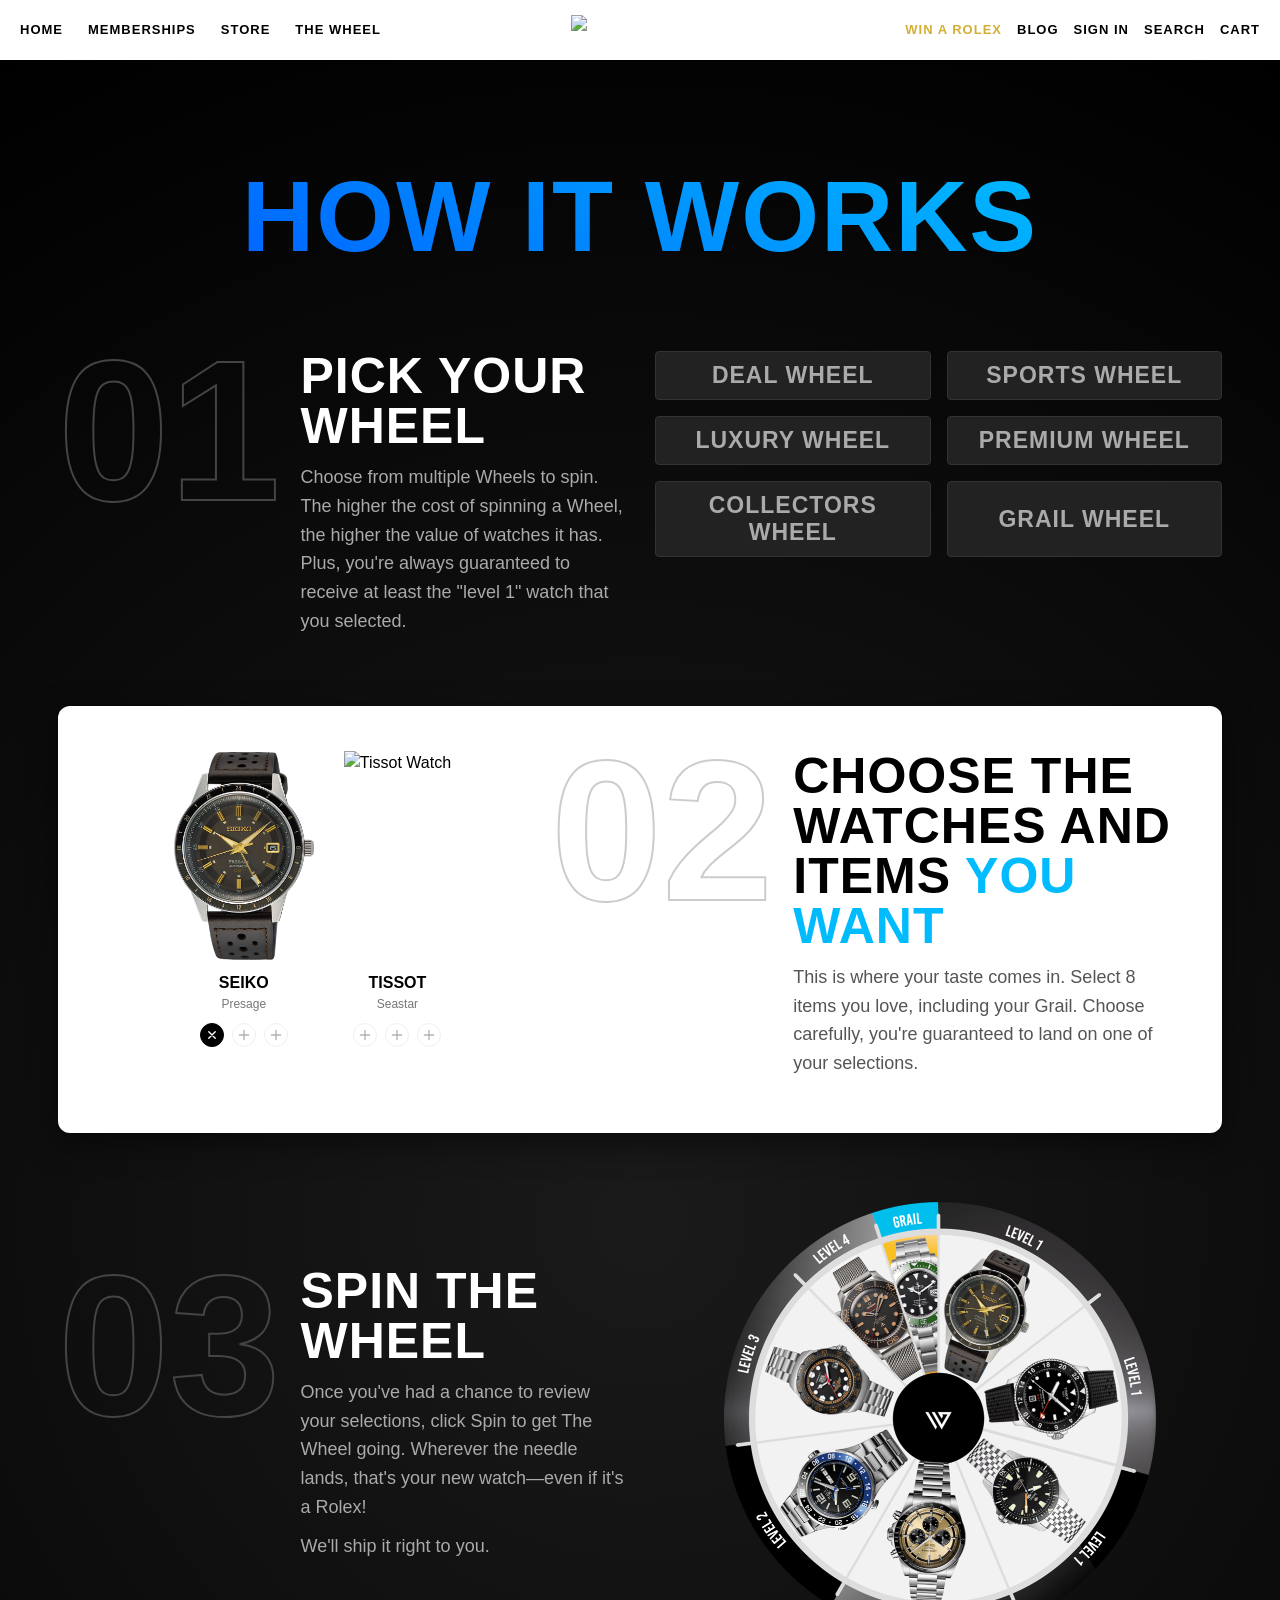
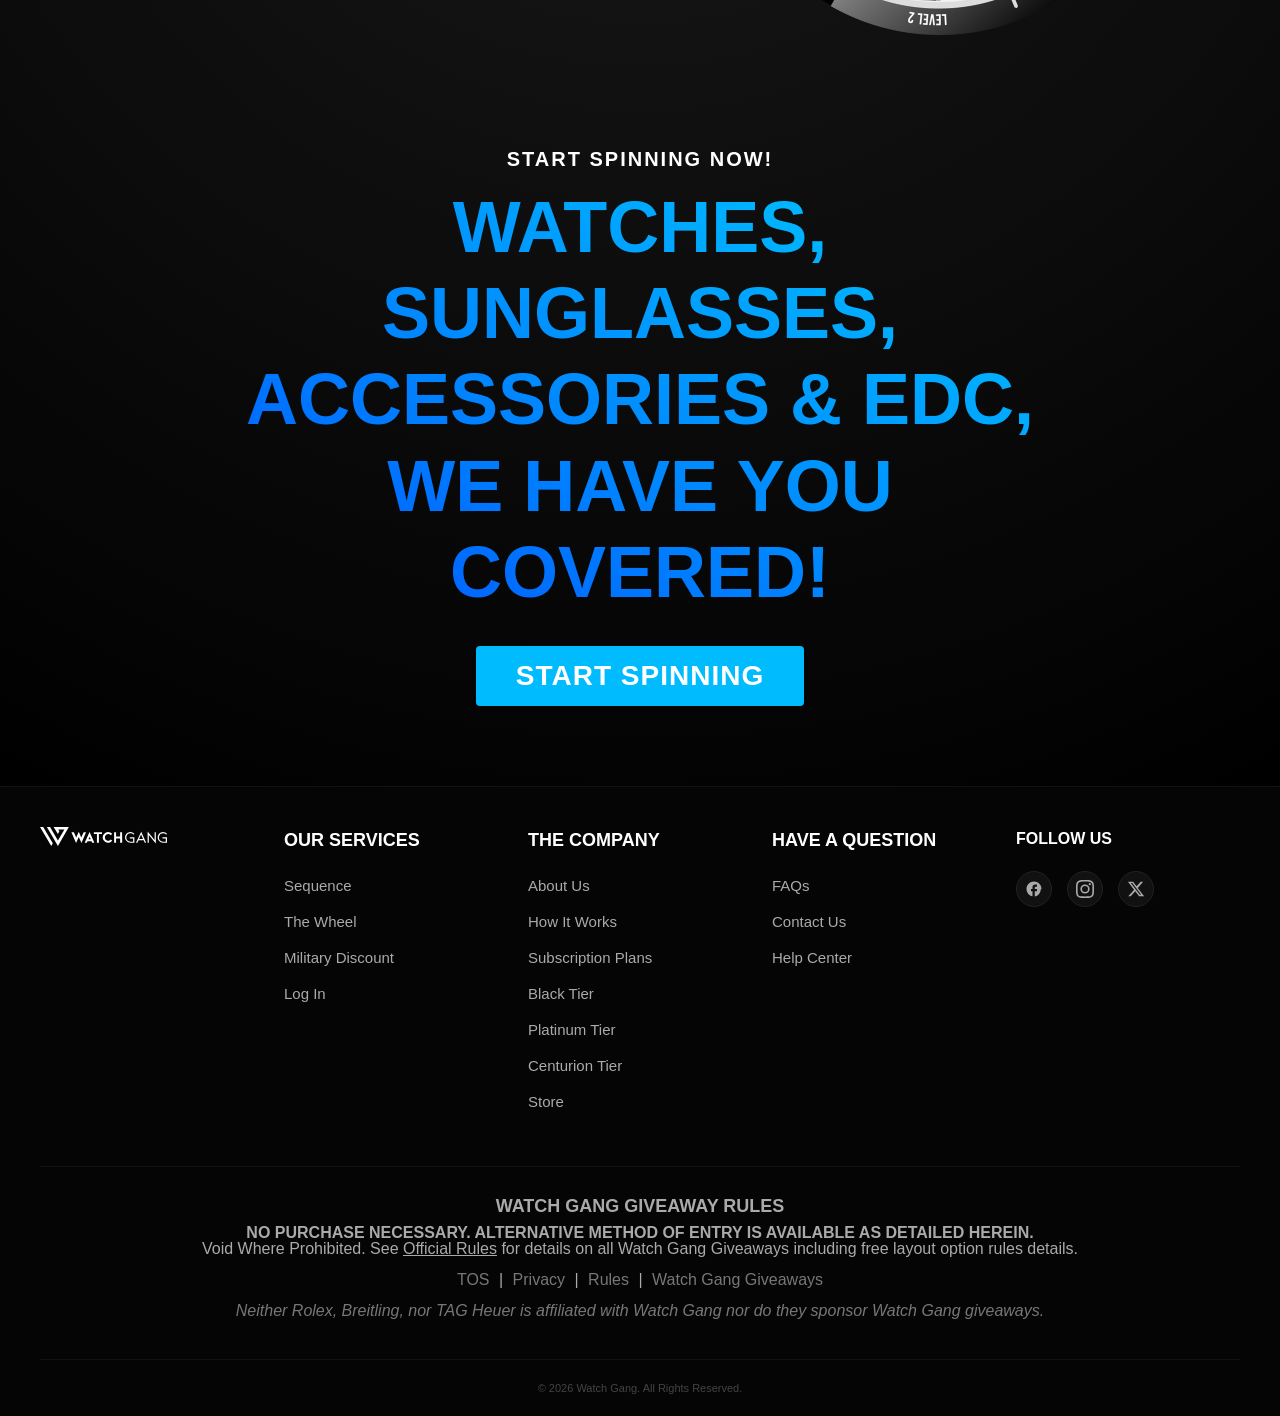
==== how-it-works.html @ 63c6da48 "how it works page" ====
<!DOCTYPE html>
<html lang="en">
<head>
    <meta charset="UTF-8">
    <meta name="viewport" content="width=device-width, initial-scale=1.0">
    <title>The Wheel - Watch Gang</title>
    <meta
      content="The Wheel is a fun and innovative way to buy anything. You are guaranteed a product worth at least the price of the spin, and sometimes much more!"
      name="description"
    />
    <meta content="The Wheel" property="og:title" />
    <meta
      content="The Wheel is a fun and innovative way to buy anything. You are guaranteed a product worth at least the price of the spin, and sometimes much more!"
      property="og:description"
    />
    <meta
      content="https://thewheel.com/the-wheel-open-graph.jpg"
      property="og:image"
    />
    <meta content="The Wheel" property="twitter:title" />
    <meta
      content="The Wheel is a fun and innovative way to buy anything. You are guaranteed a product worth at least the price of the spin, and sometimes much more!"
      property="twitter:description"
    />
    <meta
      content="https://thewheel.com/the-wheel-open-graph.jpg"
      property="twitter:image"
    />
    <meta property="og:type" content="website" />
    <meta content="summary_large_image" name="twitter:card" />
    <meta content="width=device-width, initial-scale=1" name="viewport" />
    <!-- Swiper CSS Bundle -->
      <link href="https://fonts.googleapis.com" rel="preconnect" />
    <link
      href="https://fonts.gstatic.com"
      rel="preconnect"
      crossorigin="anonymous"
    />
    <script
      src="https://ajax.googleapis.com/ajax/libs/webfont/1.6.26/webfont.js"
      type="text/javascript"
    ></script>
    <script type="text/javascript">
      WebFont.load({
        google: {
          families: [
            "Oswald:200,300,400,500,600,700",
            "Lato:100,100italic,300,300italic,400,400italic,700,700italic,900,900italic",
            "Barlow+Condensed:ital,wght@0,100;0,200;0,300;0,400;0,500;0,600;0,700;0,800;0,900;1,100;1,200;1,300;1,400;1,500;1,600;1,700;1,800;1,900",
            "Saira+Extra+Condensed: 100,200,300,400,500,600,700,800,900",
          ],
        },
      });
    </script>
    <script
      src="https://use.typekit.net/rjl3nac.js"
      type="text/javascript"
    ></script>
    <script type="text/javascript">
      try {
        Typekit.load();
      } catch (e) {}
    </script>
    <!-- [if lt IE 9]><script src="https://cdnjs.cloudflare.com/ajax/libs/html5shiv/3.7.3/html5shiv.min.js" type="text/javascript"></script><![endif] -->
    <script type="text/javascript">
      !(function (o, c) {
        var n = c.documentElement,
          t = " w-mod-";
        ((n.className += t + "js"),
          ("ontouchstart" in o ||
            (o.DocumentTouch && c instanceof DocumentTouch)) &&
            (n.className += t + "touch"));
      })(window, document);
    </script>
    <link href="images/favicon.gif" rel="shortcut icon" type="image/x-icon" />
    <link href="images/webclip.gif" rel="apple-touch-icon" />
    <!-- required by things like sms popup. jQuery should be loaded first, so it is moved here instead of the footer. -->
    <script
      src="https://d3e54v103j8qbb.cloudfront.net/js/jquery-3.5.1.min.dc5e7f18c8.js?site=61bcc00719a22d76ad80b977"
      type="text/javascript"
      integrity="sha256-9/aliU8dGd2tb6OSsuzixeV4y/faTqgFtohetphbbj0="
      crossorigin="anonymous"
    ></script>
    <link rel="stylesheet" href="https://cdn.jsdelivr.net/npm/swiper@11/swiper-bundle.min.css" />
    <link rel="stylesheet" href="css/styles.css">
</head>
<body>
    <!-- HEADER / NAVIGATION -->
    <header class="site-header">
        <div class="header-container">
            <!-- Mobile Menu Toggle Button -->
            <button class="menu-toggle-btn" aria-label="Toggle Menu">
                <span class="bar"></span>
                <span class="bar"></span>
                <span class="bar"></span>
            </button>


            <!-- Desktop Nav Links -->
            <nav class="desktop-nav">
                <a target="_blank" href="https://www.watchgang.com">HOME</a>
                <a target="_blank" href="https://shop.watchgang.com/pages/membership-options">MEMBERSHIPS</a>
                <a target="_blank" href="https://shop.watchgang.com">STORE</a>
                <a target="_blank" href="https://www.watchgang.com/members/wheel">THE WHEEL</a>
            </nav>

            <!-- Brand Logo -->
            <div class="site-logo">
                <span class="logo-img"><img src="images/logo-new.png" alt="Watch Gang Logo"></span>
            </div>
            
            <!-- Right Side Utility Icons -->
            <div class="header-utilities">
                <a target="_blank" href="https://shop.watchgang.com/pages/giveaways" class="util-link accent-gold desktop-only">WIN A ROLEX</a>
                <a target="_blank" href="https://shop.watchgang.com/blogs/news" class="util-link desktop-only">BLOG</a>
                <a target="_blank" href="https://www.watchgang.com/members/login/" class="util-link">SIGN IN</a>
                <a target="_blank" href="https://shop.watchgang.com/search" class="util-link desktop-only">SEARCH</a>
                <a target="_blank" href="https://shop.watchgang.com/cart" class="util-link cart-icon desktop-only">CART</a>
            </div>
        </div>
    </header>

    <!-- MOBILE DRAWER MENU OVERLAY -->
    <div class="mobile-drawer-overlay"></div>
    <aside class="mobile-drawer">
        <div class="drawer-header">
                <span class="drawer-logo"><img src="images/logo-white.svg" alt="Watch Gang Logo"></span>
            <button class="drawer-close-btn" aria-label="Close Menu">&times;</button>
        </div>
        <nav class="drawer-nav">
            <a target="_blank" href="https://www.watchgang.com">HOME</a>
            <a target="_blank" href="https://shop.watchgang.com/pages/membership-options">MEMBERSHIPS</a>
            <a target="_blank" href="https://shop.watchgang.com/collections">STORE</a>
            <a target="_blank" href="https://watchgang.com/members/wheel">THE WHEEL</a>
            <hr>
            <a target="_blank" href="https://shop.watchgang.com/pages/giveaways">WIN A ROLEX</a>
            <a target="_blank" href="https://shop.watchgang.com/blogs/news">BLOG</a>
            <a target="_blank" href="https://shop.watchgang.com/search">Search</a>
            <a target="_blank" href="https://www.watchgang.com/members/login/">Sign In</a>
            <a target="_blank" href="https://shop.watchgang.com/cart">Cart</a>
        </nav>
    </aside>
    <div id="main-content">
        <!-- HOW IT WORKS SECTION -->
        <section class="how-it-works">
            <div class="container-fluid">
                <!-- Main Title -->
                <h2 class="main-title">HOW IT WORKS</h2>

                <!-- STEP 01 -->
                <div class="step-row step-01">
                    <div class="step-content">
                        <span class="step-number">01</span>
                        <div class="step-text">
                            <h3>PICK YOUR WHEEL</h3>
                            <p>Choose from multiple Wheels to spin. The higher the cost of spinning a Wheel, the higher the value of watches it has. Plus, you're always guaranteed to receive at least the "level 1" watch that you selected.</p>
                        </div>
                    </div>
                    <div class="step-media">
                        <div class="wheel-buttons-grid">
                            <button class="wheel-badge">DEAL WHEEL</button>
                            <button class="wheel-badge">SPORTS WHEEL</button>
                            <button class="wheel-badge">LUXURY WHEEL</button>
                            <button class="wheel-badge">PREMIUM WHEEL</button>
                            <button class="wheel-badge">COLLECTORS WHEEL</button>
                            <button class="wheel-badge">GRAIL WHEEL</button>
                        </div>
                    </div>
                </div>

                <!-- STEP 02 (White Card Container) -->
                <div class="step-card-wrapper">
                    <div class="step-row step-02">
                        <div class="step-media watch-selector-preview">
                            <!-- Watch 1 -->
                            <div class="watch-card">
                                <img src="images/seiko.png" alt="Seiko Watch">
                                <span class="brand">SEIKO</span>
                                <span class="model">Presage</span>
                                <div class="card-actions">
                                    <span class="action-btn remove">
                                        <svg class="swatch-icon swatch-add" viewBox="0 0 24 24" width="24" height="24" xmlns="http://www.w3.org/2000/svg">
                                            <!-- Plus Icon Lines -->
                                            <path d="M12 7V17M7 12H17" stroke="currentColor" stroke-width="1.5" stroke-linecap="round" stroke-linejoin="round"/>
                                        </svg>
                                    </span>
                                    <span class="action-btn add">
                                        <svg class="swatch-icon swatch-add" viewBox="0 0 24 24" width="24" height="24" xmlns="http://www.w3.org/2000/svg">
                                            <!-- Plus Icon Lines -->
                                            <path d="M12 7V17M7 12H17" stroke="currentColor" stroke-width="1.5" stroke-linecap="round" stroke-linejoin="round"/>
                                        </svg>
                                    </span>
                                    <span class="action-btn add">
                                        <svg class="swatch-icon swatch-add" viewBox="0 0 24 24" width="24" height="24" xmlns="http://www.w3.org/2000/svg">
                                            <!-- Plus Icon Lines -->
                                            <path d="M12 7V17M7 12H17" stroke="currentColor" stroke-width="1.5" stroke-linecap="round" stroke-linejoin="round"/>
                                        </svg>
                                    </span>
                                </div>
                            </div>
                            <!-- Watch 2 -->
                            <div class="watch-card">
                                <img src="images/tissot.png" alt="Tissot Watch">
                                <span class="brand">TISSOT</span>
                                <span class="model">Seastar</span>
                                <div class="card-actions">
                                    <span class="action-btn add">
                                        <svg class="swatch-icon swatch-add" viewBox="0 0 24 24" width="24" height="24" xmlns="http://www.w3.org/2000/svg">
                                            <!-- Plus Icon Lines -->
                                            <path d="M12 7V17M7 12H17" stroke="currentColor" stroke-width="1.5" stroke-linecap="round" stroke-linejoin="round"/>
                                        </svg>
                                    </span>
                                    <span class="action-btn add">
                                        <svg class="swatch-icon swatch-add" viewBox="0 0 24 24" width="24" height="24" xmlns="http://www.w3.org/2000/svg">
                                            <!-- Plus Icon Lines -->
                                            <path d="M12 7V17M7 12H17" stroke="currentColor" stroke-width="1.5" stroke-linecap="round" stroke-linejoin="round"/>
                                        </svg>
                                    </span>
                                    <span class="action-btn add">
                                        <svg class="swatch-icon swatch-add" viewBox="0 0 24 24" width="24" height="24" xmlns="http://www.w3.org/2000/svg">
                                            <!-- Plus Icon Lines -->
                                            <path d="M12 7V17M7 12H17" stroke="currentColor" stroke-width="1.5" stroke-linecap="round" stroke-linejoin="round"/>
                                        </svg>
                                    </span>
                                </div>
                            </div>
                        </div>

                        <div class="step-content">
                            <span class="step-number text-outline">02</span>
                            <div class="step-text">
                                <h3>CHOOSE THE WATCHES AND ITEMS <span class="highlight-blue">YOU WANT</span></h3>
                                <p>This is where your taste comes in. Select 8 items you love, including your Grail. Choose carefully, you're guaranteed to land on one of your selections.</p>
                            </div>
                        </div>
                    </div>
                </div>

                <!-- STEP 03 -->
                <div class="step-row step-03">
                    <div class="step-content">
                        <span class="step-number">03</span>
                        <div class="step-text">
                            <h3>SPIN THE WHEEL</h3>
                            <p>Once you've had a chance to review your selections, click Spin to get The Wheel going. Wherever the needle lands, that's your new watch—even if it's a Rolex!</p>
                            <p>We'll ship it right to you.</p>
                        </div>
                    </div>
                    <div class="step-media">
                        <div class="wheel-graphic">
                            <img src="images/wheel_new.png" alt="Spinning Wheel Graphic">
                        </div>
                    </div>
                </div>

                <!-- BOTTOM CALL TO ACTION -->
                <div class="how-it-works-cta">
                    <span class="cta-subtitle">START SPINNING NOW!</span>
                    <h2 class="cta-title">WATCHES, SUNGLASSES, ACCESSORIES & EDC, WE HAVE YOU COVERED!</h2>
                    <button class="btn-primary-large">START SPINNING</button>
                </div>
            </div>
        </section>
    </div>
        <!-- 8. SITE FOOTER -->
    <footer class="site-footer">
        <div class="container">
            <div class="footer-grid">
                <!-- Brand Block -->
                <div class="footer-brand">
                    <h3><img src="images/logo-white.svg" alt=""></h3>
                </div>

                <!-- Column 1: Accordion on Mobile -->
                <div class="footer-col">
                    <h4 class="footer-toggle">OUR SERVICES</h4>
                    <ul class="footer-links">
                        <li><a target="_blank" href="https://www.watchgang.com/">Sequence</a></li>
                        <li><a target="_blank" href="https://www.watchgang.com/members/wheel">The Wheel</a></li>
                        <li><a target="_blank" href="https://www.watchgang.com/idme/military-community.html">Military Discount</a></li>
                        <li><a target="_blank" href="https://www.watchgang.com/members/login/">Log In</a></li>
                    </ul>
                </div>

                <!-- Column 2: Accordion on Mobile -->
                <div class="footer-col">
                    <h4 class="footer-toggle">THE COMPANY</h4>
                    <ul class="footer-links">
                        <li><a target="_blank" href="https://shop.watchgang.com/pages/about-us">About Us</a></li>
                        <li><a target="_blank" href="https://www.watchgang.com/members/wheel/how-it-works">How It Works</a></li>
                        <li><a target="_blank" href="https://www.watchgang.com/">Subscription Plans</a></li>
                        <li><a target="_blank" href="https://www.watchgang.com/">Black Tier</a></li>
                        <li><a target="_blank" href="https://www.watchgang.com/">Platinum Tier</a></li>
                        <li><a target="_blank" href="https://www.watchgang.com/">Centurion Tier</a></li>
                        <li><a target="_blank" href="https://https://shop.watchgang.com/collections">Store</a></li>
                    </ul>
                </div>

                <!-- Column 3: Accordion on Mobile -->
                <div class="footer-col">
                    <h4 class="footer-toggle">HAVE A QUESTION</h4>
                    <ul class="footer-links">
                        <li><a target="_blank" href="https://shop.watchgang.com/pages/faq">FAQs</a></li>
                        <li><a target="_blank" href="https://help.watchgang.com/hc/en-us/requests/new">Contact Us</a></li>
                        <li><a target="_blank" href="https://help.watchgang.com/">Help Center</a></li>
                    </ul>
                </div>

                <!-- Column 4: Social Links (Always visible) -->
                <div class="footer-col social-col">
                    <h4 class="desktop-only">FOLLOW US</h4>
                    <div class="social-icons">
                        <!-- Facebook -->
                        <a target="_blank" href="https://www.facebook.com/TheWatchGang/" aria-label="Facebook" class="social-icon-link">
                            <svg xmlns="http://www.w3.org/2000/svg" viewBox="0 0 24 24" class="social-svg">
                                <path d="M22 12c0-5.52-4.48-10-10-10S2 6.48 2 12c0 4.84 3.44 8.87 8 9.8V15H8v-3h2V9.5C10 7.57 11.57 6 13.5 6H16v3h-2c-.55 0-1 .45-1 1v2h3v3h-3v6.95c4.56-.93 8-4.96 8-9.75z"/>
                            </svg>
                        </a>

                        <!-- Instagram -->
                        <a target="_blank" href="https://www.instagram.com/watchgang/" aria-label="Instagram" class="social-icon-link">
                            <svg xmlns="http://www.w3.org/2000/svg" viewBox="0 0 24 24" class="social-svg">
                                <path d="M12 2.163c3.204 0 3.584.012 4.85.07 3.252.148 4.771 1.691 4.919 4.919.058 1.265.069 1.645.069 4.849 0 3.205-.012 3.584-.069 4.849-.149 3.225-1.664 4.771-4.919 4.919-1.266.058-1.644.07-4.85.07-3.204 0-3.584-.012-4.849-.07-3.26-.149-4.771-1.699-4.919-4.92-.058-1.265-.07-1.644-.07-4.849 0-3.204.013-3.583.07-4.849.149-3.227 1.664-4.771 4.919-4.919 1.266-.057 1.645-.069 4.849-.069zM12 0C8.741 0 8.333.014 7.053.072 2.695.272.273 2.69.073 7.051.014 8.333 0 8.741 0 12c0 3.259.014 3.668.072 4.948.2 4.358 2.618 6.78 6.98 6.98 1.281.058 1.689.072 4.948.072 3.259 0 3.668-.014 4.948-.072 4.354-.2 6.782-2.618 6.979-6.98.059-1.28.073-1.689.073-4.948 0-3.259-.014-3.667-.072-4.947-.196-4.354-2.617-6.78-6.979-6.98C15.668.014 15.259 0 12 0zm0 5.838a6.162 6.162 0 1 0 0 12.324 6.162 6.162 0 0 0 0-12.324zM12 16a4 4 0 1 1 0-8 4 4 0 0 1 0 8zm6.406-11.845a1.44 1.44 0 1 0 0 2.881 1.44 1.44 0 0 0 0-2.881z"/>
                            </svg>
                        </a>

                        <!-- X (formerly Twitter) -->
                        <a target="_blank" href="https://www.instagram.com/watchgang/" aria-label="X" class="social-icon-link">
                            <svg xmlns="http://www.w3.org/2000/svg" viewBox="0 0 24 24" class="social-svg">
                                <path d="M18.244 2.25h3.308l-7.227 8.26 8.502 11.24H16.17l-5.214-6.817L4.99 21.75H1.68l7.73-8.835L1.254 2.25H8.08l4.713 6.231zm-1.161 17.52h1.833L7.084 4.126H5.117z"/>
                            </svg>
                        </a>
                    </div>
                </div>
            </div>

            <!-- Rules & Fine Print Fine Text Section -->
            <div class="footer-fine-print">
                <h5>WATCH GANG GIVEAWAY RULES</h5>
                <p><b>NO PURCHASE NECESSARY. ALTERNATIVE METHOD OF ENTRY IS AVAILABLE AS DETAILED HEREIN.</b></p>
                <p>Void Where Prohibited. See <u>Official Rules</u> for details on all Watch Gang Giveaways including free layout option rules details.</p>
                <div class="footer-sub-links">
                    <a target="_blank" href="www.instagram.com/watchgang/">TOS</a> | <a target="_blank" href="https://privacy.watchgang.com/privacy-policy">Privacy</a> | <a target="_blank" href="https://www.watchgang.com/rules">Rules</a> | <a target="_blank" href="https://www.watchgang.com/winners">Watch Gang Giveaways</a>
                </div>
                <p class="disclaimer">Neither Rolex, Breitling, nor TAG Heuer is affiliated with Watch Gang nor do they sponsor Watch Gang giveaways.</p>
            </div>

            <!-- Copyright Block -->
            <div class="footer-bottom">
                <p>© 2026 Watch Gang. All Rights Reserved.</p>
            </div>
        </div>
    </footer>
</body>
</html>
---- css/styles.css ----
/* --- Global Theme Variables --- */
:root {
    /* Backgrounds */
    --bg-dark: #000000;
    --bg-surface: #0e0e0e;
    --bg-card: #151515;
    --bg-white: #ffffff;
    --bg-muted: #f2f2f2;
    --bg-blue: rgba(0, 191, 236, 1);

    /* Text Colors */
    --text-main: #ffffff;
    --text-dark: #000000;
    --text-muted: rgba(170, 170, 170, 1);

    /* Accents & States */
    --accent-blue: #00bcff;
    --accent-blue-hover: #009ad4;
    --accent-red: #e50914;
    --accent-red-hover: #b80710;
    --accent-gold: #d4af37;

    /* Header Config */
    --header-bg-color: rgba(255, 255, 255, 1);
    --header-text-color: #000000;

    /* Typography Stack */
    --font-body: "Lato", sans-serif;
    --font-heading: "Saira Extra Condensed", "Acumin Pro ExtraCondensed", sans-serif;
    --font-special: var(--font-heading);
    --font-stack: -apple-system, BlinkMacSystemFont, "Segoe UI", Roboto, var(--font-body), Helvetica, Arial, var(--font-heading), sans-serif;
}

/* --- Base Resets --- */
* {
    box-sizing: border-box;
    margin: 0;
    padding: 0;
    -webkit-tap-highlight-color: transparent;
}

body {
    font-family: var(--font-body);
    background-color: var(--bg-dark);
    color: var(--text-main);
    line-height: 1.5;
}

h1, h2, h3, h4, h5, h6 {
    font-family: var(--font-special);
    color: var(--text-main);
}

img {
    max-width: 100%;
    height: 100%;
    object-fit: cover;
    object-position: center;
    display: block;
}

a {
    color: inherit;
    text-decoration: none;
}

/* --- Container Utility --- */
.container {
    width: 100%;
    max-width: 1240px;
    margin: 0 auto;
    padding: 0 20px;
}

.container-fluid {
    width: 100%;
    padding: 0 25px;
}
/* --- Typography & Buttons --- */
.btn-primary {
    background-color: var(--bg-blue);
    color: var(--text-main);
    font-family: var(--font-body);
    font-weight: 700;
    font-size: 14px;
    line-height: 1;
    letter-spacing: 0;
    border: none;
    padding: 15px 25px;
    border-radius: 4px;
    cursor: pointer;
    text-transform: uppercase;
    transition: transform 0.2s, background-color 0.2s;
    display: flex;
    gap: 10px;
    align-items: center;
}

.btn-primary:hover {
    background-color: var(--accent-blue-hover);
    transform: translateY(-2px);
}

.btn-danger {
    background-color: var(--accent-red);
    color: var(--text-main);
    font-weight: 700;
    border: none;
    padding: 15px 15px;
    font-size: 14px;
    letter-spacing: 1px;
    border-radius: 4px;
    cursor: pointer;
    text-transform: uppercase;
    transition: transform 0.2s;
}

.btn-danger:hover {
    transform: translateY(-2px);
    background-color: var(--accent-red-hover);
}

.accent-gold {
    color: var(--accent-gold) !important
}

img.icon {
    height: 13px;
    width: 13px;
    object-fit: contain;
    object-position: center;
    display: block;
}

/* --- Header Styles & Mobile Drawer Mechanics --- */
.site-header {
    background-color: var(--header-bg-color);
    border-bottom: 1px solid var(--bg-dark);
    position: sticky;
    top: 0;
    z-index: 100;
}
.header-container {
    display: flex;
    align-items: center;
    justify-content: space-between;
    max-width: 1400px;
    margin: 0 auto;
    padding: 15px 20px;
}
.desktop-nav {
    display: none; /* Hidden on mobile */
    gap: 25px;
}
.desktop-nav a, .header-utilities a {
    color: var(--header-text-color);
    text-decoration: none;
    font-size: 13px;
    font-weight: 600;
    letter-spacing: 1px;
}
.desktop-nav a.active, .desktop-nav a:hover {
    color: var(--accent-blue-hover);
}
.header-utilities {
    display: flex;
    gap: 15px;
    align-items: center;
}
.desktop-only {
    display: none;
}

/* Mobile Toggle Hamburger Button */
.menu-toggle-btn {
    background: none;
    border: none;
    display: flex;
    flex-direction: column;
    gap: 5px;
    cursor: pointer;
}
.menu-toggle-btn .bar {
    width: 25px;
    height: 2px;
    background-color: var(--header-text-color);
    transition: 0.3s;
}

/* Drawer UI Foundation */
.mobile-drawer-overlay {
    position: fixed;
    top: 0;
    left: 0;
    width: 100vw;
    height: 100vh;
    background: rgba(0,0,0,0.7);
    z-index: 998;
    opacity: 0;
    visibility: hidden;
    transition: all 0.3s ease;
}
.mobile-drawer {
    position: fixed;
    top: 0;
    left: -100%; /* Hidden state slide out */
    width: 80%;
    height: 100vh;
    background: var(--bg-dark);
    z-index: 999;
    padding: 20px;
    display: flex;
    flex-direction: column;
    gap: 30px;
    transition: left 0.3s ease;
}
/* Open states triggered by JavaScript class assignment */
body.drawer-open .mobile-drawer-overlay {
    opacity: 1;
    visibility: visible;
}
body.drawer-open .mobile-drawer {
    left: 0;
}
.drawer-header {
    display: flex;
    justify-content: space-between;
    align-items: center;
}
.drawer-close-btn {
    background: none;
    border: none;
    color: var(--text-main);
    font-size: 30px;
    cursor: pointer;
}
.drawer-nav {
    display: flex;
    flex-direction: column;
    gap: 20px;
}
.drawer-nav a {
    color: var(--text-main);
    text-decoration: none;
    font-size: 18px;
}

.logo-img img {
    height: 30px;
    width: auto;
}

@media (max-width: 640px) {
    .logo-img img {
        height: 20px;
    }
}

/* --- Swiper Layout Modifications overrides --- */
.featured-swiper {
    width: 100%;
    padding: 10px 0;
}
.featured-swiper .swiper-slide {
    text-align: center;
    font-size: 16px;
    font-weight: bold;
    color: #777;
    width: auto; /* Dynamic sizing per asset item context */
}

/* Responsive Desktop Media Query Adaptations */
@media (min-width: 992px) {
    .menu-toggle-btn { display: none; }
    .desktop-nav { display: flex; }
    .desktop-only { display: inline-block; }
}

/* --- Hero Section --- */
.hero {
    background: radial-gradient(circle at center, #1c1c1c 0%, var(--bg-dark) 100%);
    padding: 40px 0;
}

.hero-container {
    display: flex;
    flex-direction: column;
    gap: 40px;
    align-items: center;
}

/* Hero Typography Controls */
.hero-left {
    text-align: center;
    overflow: hidden;
}

.hero-subtitle {
    color: var(--text-main);
    font-family: var(--font-body);
    font-size: 14px;
    font-weight: 700;
    letter-spacing: 0.1px;
    margin-bottom: 10px;
    text-transform: uppercase;
}

.hero-title {
    font-size: 45px;
    font-weight: 600;
    letter-spacing: -2px;
    line-height: 0.9;
    margin-bottom: 15px;
    text-transform: uppercase;
    /* 1. Define the gradient as a background image */
    background: linear-gradient(30deg, rgba(0, 81, 255, 1),  rgba(0, 206, 255, 1));
    
    /* 2. Clip the background so it only shows through the letters */
    -webkit-background-clip: text; /* For Safari and Chrome */
    background-clip: text;
    
    /* 3. Make the actual text color transparent so the background gradient shines through */
    -webkit-text-fill-color: transparent;
    color: var(--text-main); /* Fallback */
}

.hero-description {
    color: var(--text-main);
    font-size: 18px;
    text-transform: uppercase;
    line-height: 1.3;
    letter-spacing: 0;
    margin-bottom: 25px;
}

/* Center Interactive Wheel Structure */
.hero-center {
    width: 100%;
    /* max-width: 380px; */
    position: relative;
    display: flex;
    justify-content: center;
}

.wheel-wrapper {
    width: 100%;
    aspect-ratio: 1 / 1;
    border-radius: 50%;
    border: 8px solid #222;
    background: #050505;
    box-shadow: 0 10px 40px rgba(0,0,0,0.8);
    display: flex;
    align-items: center;
    justify-content: center;
    position: relative;
}

.wheel-pointer {
    position: absolute;
    top: -35px;
    width: 105px;
    height: auto;
    z-index: 10;
    left: 50%;
    transform: translateX(-50%);
}

/* The modified keyframe using a CSS variable */
@keyframes spin {
    from {
        transform: rotate(0deg);
    }
    to {
        /* Defaults to 1800deg (5 full spins) if the variable isn't set yet */
        transform: rotate(var(--target-rotation, 1800deg)); 
    }
}

.wheel-img {
    /* Apply the animation */
    animation-name: none;
    animation-duration: 15s; /* Adjust spin time here */
    animation-timing-function: cubic-bezier(0.1, 1, 0.1, 1); /* Slows down smoothly at the end */
    animation-fill-mode: forwards; /* Keeps the wheel stopped on the final frame */
}

/* Right Media Block Stacks */
.hero-right {
    width: 100%;
    max-width: 340px;
    display: flex;
    flex-direction: column;
    gap: 20px;
}

.video-thumbnail {
    position: relative;
    background: #222;
    aspect-ratio: 16 / 9;
    border-radius: 6px;
    display: flex;
    flex-direction: column;
    justify-content: flex-end;
    cursor: pointer;
    overflow: hidden;
    border: 1px solid #333;
}

.promo-banner img {
    object-position: center;
    object-fit: fill;
} 

.video-thumbnail .play-btn {
    position: absolute;
    top: 50%;
    left: 50%;
    transform: translate(-50%, -50%);
    background: rgba(255, 255, 255, 0.2);
    backdrop-filter: blur(5px);
    width: 50px;
    height: 50px;
    border-radius: 50%;
    display: flex;
    align-items: center;
    justify-content: center;
    font-size: 18px;
}

.video-thumbnail p {
    font-size: 11px;
    font-weight: 700;
    letter-spacing: 1px;
}

.promo-banner {
    background: linear-gradient(135deg, #111 0%, #222 100%);
    border: 1px solid #333;
    aspect-ratio: 16 / 7;
    border-radius: 6px;
    display: flex;
    align-items: center;
    justify-content: center;
    font-weight: 800;
    letter-spacing: 1px;
    color: var(--accent-gold);
}

.hero-right .banner {
    position: relative;
    flex: 1;
}

.hero-right .content-wrapper {
    position: absolute;
    width: 100%;
    height: 100%;
    padding: 25px;
}

.hero-right .banner-link {
    position: absolute;
    bottom: 0;
    left: 0;
    width: 100%;
    display: flex;
    align-items: center;
    justify-content: space-between;
    font-weight: 400;
    font-size: 25px;
    line-height: 1;
    padding: 25px;
    letter-spacing: 0;
    text-decoration: none;
    color: var(--text-main);
    font-family: var(--font-special);
}

.hero-content {
    display: flex;
    flex-direction: column;
    align-items: center;
}

.hero-right .hero-title {
    background: none;
    -webkit-text-fill-color: var(--accent-blue);
}

.promo-banner .hero-title {
    color: var(--bg-white);
    background: none;
    -webkit-text-fill-color: var(--bg-white);
}
/* --- Desktop Layout Adaptations (992px and up) --- */
@media (min-width: 992px) {
    .hero {
        padding: 0;
    }
    .hero-container {
        flex-direction: row;
        justify-content: space-between;
        align-items: center;
        gap: 20px;
        padding: 25px;
    }
    .hero-left {
        text-align: center;
        flex: 1;
        display: flex;
        gap: 20px;
        padding-inline: 25px;
        padding-block: 10px;
        background-image: url('../images/hero-bg.jpg');
        background-position: center;
        background-size: cover;
        border-radius: 10px;
        justify-content: center;
        align-items: center;
        max-width: 70%;
    }

    .hero-content {
        flex: 1;
        justify-content: center;
    }

    .hero-center {
        flex: 1;
    }

    .hero-title {
        font-size: 76px;
    }
    .hero-center {
        flex: 1;
    }
    .hero-right {
        flex: 1;
        max-width: 30%;
        align-self: stretch;
    }
    .hero-right .hero-title {
        font-size: 68px;
    }
}

@media (max-width: 767px) {
    .hero-left  {
        display: flex;
        flex-direction: column;
        gap: 20px;
        padding: 25px;
        overflow: hidden;
    }
    
    .wheel-pointer {
        width: 90px;
        height: auto
    }

    .hero-right {
        display: none;
    }
}

/* --- Featured In Trust Banner --- */
.featured-in {
    background-color: var(--bg-surface);
    padding: 25px;
    text-align: center;
}

.section-label {
    font-size: 25px;
    font-weight: 700;
    letter-spacing: 0px;
    line-height: 1;
    color: var(--text-main);
    margin-bottom: 15px;
    text-transform: uppercase;
    font-family: var(--font-special);
}

.featured-swiper {
    width: 100%;
    padding: 0 20px;
}

.featured-swiper .swiper-slide {
    width: auto; /* Required for slide auto sizing context */
    font-size: 18px;
    font-weight: 700;
    color: #444;
    text-transform: uppercase;
    letter-spacing: 1px;
    transition: color 0.3s;
    display: flex;
    align-items: center;
    padding: 12px 12px;
}

.featured-swiper .swiper-slide:hover {
    color: #777;
}

@media (min-width: 992px) {
    .featured-in {
        display: flex;
        align-items: center;
        justify-content: center;
        gap: 20px;
        flex-direction: column;
    }
    .section-label {
        font-family: var(--font-special);
        margin-bottom: 0;
        position: relative;
        width: 100%;
        display: flex;
        justify-content: center;
        align-items: center;
        flex: auto;
        gap: 20px;
    }
    .section-label::before, .section-label::after {
        content: '';
        /* position: absolute; */
        width: 100%;
        height: 1px;
        background-color: var(--text-main);
        display: inline-flex;
        flex: 1;
    }
    .featured-swiper {
        width: auto;
        margin: 0;
        padding: 0;
        align-items: center;
    }

    .featured-swiper .swiper-wrapper {
        align-items: center;
    }

    .featured-swiper .swiper-slide {
        width: calc(100% / 7);
        padding: 15px 46px;
    }
}

/* --- Filter Navigation & Exclusive Wheels --- */
.exclusive-wheels {
    padding: 60px 0;
    background-color: var(--bg-dark);
    position: relative;
}

.exclusive-wheels > .container-fluid {
    padding-right: 0
}

/* 2. Filter Nav Styles (Horizontal swipe on mobile) */
.filter-nav {
    display: flex;
    gap: 9px;
    overflow-x: auto;
    padding-bottom: 15px;
    margin-bottom: 40px;
    scrollbar-width: none; /* Hide scrollbar for Firefox */
    -webkit-overflow-scrolling: touch;
}

.filter-nav::-webkit-scrollbar {
    display: none; /* Hide scrollbar for Chrome/Safari */
}

.tab-btn {
    background-color: rgba(255, 255, 255, 0.1);
    border: none;
    color: var(--text-muted);
    padding: 12px 29px;
    font-family: var(--font-special);
    font-size: 23px;
    font-weight: 500;
    line-height: 1;
    letter-spacing: 0px;
    border-radius: 4px;
    white-space: nowrap;
    cursor: pointer;
    transition: all 0.2s ease;
}

.tab-btn.active, .tab-btn:hover {
    background-color: var(--accent-blue);
    color: var(--text-main);
    border-color: transparent;
}

/* Header Row Elements */
.section-header-row {
    display: flex;
    justify-content: space-between;
    align-items: center;
    margin-bottom: 10px;
    padding-left: 0;
    padding-block: 20px;
}

.section-title {
    font-size: 14px;
    font-family: var(--font-body);
    line-height: 1.1;
    font-weight: 800;
    letter-spacing: -0.5px;
    text-transform: uppercase;
    display: flex;
    gap: 10px;
    align-items: center;
}

.carousel-controls {
    display: flex;
    gap: 8px;
    align-items: center;
}

.carousel-controls a {
    text-decoration: underline;
    text-transform: uppercase;
    font-weight: 700;
    font-size: 14px;
}

.swiper-prev-custom, .swiper-next-custom {
    background-color: transparent;
    color: #fff;
    border: 1px solid var(--text-main);
    width: 40px;
    height: 40px;
    border-radius: 4px;
    font-size: 20px;
    display: flex;
    align-items: center;
    justify-content: center;
    cursor: pointer;
    transition: background-color 0.2s;
    user-select: none;
    padding: 15px;
}

.swiper-prev-custom:hover, .swiper-prev-custom:active, .swiper-next-custom:hover, .swiper-next-custom:active {
    background-color: rgba(245, 31, 34, 1);
}

/* 3. Carousel Card Items (2 slides on mobile via Swiper parameters) */
.wheels-swiper {
    width: 100%;
    overflow: hidden;
}

.wheels-swiper .swiper-slide {
    height: auto;
}

.card-inner {
    background-color: transparent;
    border-radius: 6px;
    aspect-ratio: 3 / 4;
    display: flex;
    align-items: flex-end;
    justify-content: center;
    padding: 20px;
    font-weight: 800;
    font-size: 14px;
    letter-spacing: 1px;
    text-transform: uppercase;
    position: relative;
    box-shadow: 0 4px 20px rgba(0,0,0,0.4);
    container-type: inline-size;
    width: 100%;
}

.card-inner .badge {
	position: absolute;
	top: 10px;
	right: 12px;
	display: flex;
	flex-direction: column;
	padding: 15px;
	justify-content: center;
	align-items: center;
	background: rgba(255, 255, 255, 0.1);
	border-radius: 50px;
    font-size: 12px;
    font-style: italic;
    font-weight: 300;
    letter-spacing: 0;
    line-height: normal;
    width: 54px;
    height: 54px;
}

.card-inner .badge b {
    font-size: 14px;
    font-weight: 800;
    font-style: normal;
}

.card-inner a {
    position: absolute;
    inset: 0;
    z-index: 2;
}

.card-inner .card-media {
    position: absolute;
    top: -10px;
    left: 50%;
    transform: translateX(-50%);
    width: 75%;
    height: auto;
    border-radius: 6px;
    object-fit: cover;
    object-position: center;
}

.card-inner .product-title {
    z-index: 1;
    font-family: var(--font-body);
    font-size: clamp(20px, 8cqw ,25px);
    line-height: 0.8;
    letter-spacing: 0;
    text-transform: uppercase;
    font-weight: 500;
}

/* Tier Border Accents matching layout graphics */
.wheels-swiper .swiper-slide:first-child .card-inner:before { content:'';position:absolute;inset:0; top:30px;border-radius:10px;background-image: url('../images/product-card-1.png');background-position: center;background-size: cover;}
.wheels-swiper .swiper-slide:nth-child(2) .card-inner:before { content:'';position:absolute;inset:0; top:30px;border-radius:10px;background-image: url('../images/product-card-2.png');background-position: center;background-size: cover;}
.wheels-swiper .swiper-slide:nth-child(3) .card-inner:before { content:'';position:absolute;inset:0; top:30px;border-radius:10px;background-image: url('../images/product-card-3.png');background-position: center;background-size: cover;}
.wheels-swiper .swiper-slide:nth-child(4) .card-inner:before { content:'';position:absolute;inset:0; top:30px;border-radius:10px;background-image: url('../images/product-card-4.png');background-position: center;background-size: cover;}
.wheels-swiper .swiper-slide:nth-child(5) .card-inner:before { content:'';position:absolute;inset:0; top:30px;border-radius:10px;background-image: url('../images/product-card-5.png');background-position: center;background-size: cover;}
.wheels-swiper .swiper-slide:nth-child(6) .card-inner:before { content:'';position:absolute;inset:0; top:30px;border-radius:10px;background-image: url('../images/product-card-6.png');background-position: center;background-size: cover;}
.wheels-swiper .swiper-slide:nth-child(7) .card-inner:before { content:'';position:absolute;inset:0; top:30px;border-radius:10px;background-image: url('../images/product-card-7.png');background-position: center;background-size: cover;}
.wheels-swiper .swiper-slide:nth-child(8) .card-inner:before { content:'';position:absolute;inset:0; top:30px;border-radius:10px;background-image: url('../images/product-card-8.png');background-position: center;background-size: cover;}
.wheels-swiper .swiper-slide:nth-child(9) .card-inner:before { content:'';position:absolute;inset:0; top:30px;border-radius:10px;background-image: url('../images/product-card-9.png');background-position: center;background-size: cover;}
.wheels-swiper .swiper-slide:nth-child(10) .card-inner:before { content:'';position:absolute;inset:0; top:30px;border-radius:10px;background-image: url('../images/product-card-10.png');background-position: center;background-size: cover;}
.wheels-swiper .swiper-slide:nth-child(11) .card-inner:before { content:'';position:absolute;inset:0; top:30px;border-radius:10px;background-image: url('../images/product-card-11.png');background-position: center;background-size: cover;}
.wheels-swiper .swiper-slide:nth-child(12) .card-inner:before { content:'';position:absolute;inset:0; top:30px;border-radius:10px;background-image: url('../images/product-card-12.png');background-position: center;background-size: cover;}
.wheels-swiper .swiper-slide:nth-child(13) .card-inner:before { content:'';position:absolute;inset:0; top:30px;border-radius:10px;background-image: url('../images/product-card-13.png');background-position: center;background-size: cover;}
.wheels-swiper .swiper-slide:nth-child(14) .card-inner:before { content:'';position:absolute;inset:0; top:30px;border-radius:10px;background-image: url('../images/product-card-14.png');background-position: center;background-size: cover;}
.wheels-swiper .swiper-slide:nth-child(15) .card-inner:before { content:'';position:absolute;inset:0; top:30px;border-radius:10px;background-image: url('../images/product-card-15.png');background-position: center;background-size: cover;}
.wheels-swiper .swiper-slide:nth-child(16) .card-inner:before { content:'';position:absolute;inset:0; top:30px;border-radius:10px;background-image: url('../images/product-card-16.png');background-position: center;background-size: cover;}

@media (max-width: 640px) {

    .section-header-row, .section-title {
        flex-direction: column;
        gap: 10px
    }
    .swiper-prev-custom, .swiper-next-custom {
        position: absolute;
        top: 70%;
        transform: translateY(-50%);
        z-index: 10;
    }

    .swiper-prev-custom {
        left: 5px;
    }

    .swiper-next-custom {
        right: 5px;
    }
}
@media (min-width: 992px) {
    .section-title {
        font-size: 14px;
    }
    .filter-nav {
        justify-content: center;
        overflow-x: visible;
        padding-bottom: 0;
    }
}

/* --- 4. 4th July Grail Wheels Grid --- */
.grail-wheels {
    padding: 60px 0;
    background-color: var(--bg-surface);
    border-top: 1px solid #1a1a1a;
    border-bottom: 1px solid #1a1a1a;
}

.grail-wheels .section-title {
    text-align: center;
    margin-bottom: 10px;
}

/* Details Paragraph */
.section-details {
    color: var(--text-main);
    font-size: 18px;
    text-transform: uppercase;
    font-weight: 400;
    text-align: center;
    max-width: 750px;
    margin: 0 auto 20px auto;
    line-height: 1;
    letter-spacing: 0;
}

/* Responsive Grid Base (1 card per row mobile default) */
.grail-grid {
    display: grid;
    grid-template-columns: 1fr;
    gap: 20px;
    margin-bottom: 40px;
}

.grail-card {
    /* background-color: var(--bg-card); */
    border-radius: 6px;
    overflow: hidden;
    border: 1px solid #222;
    transition: transform 0.2s ease;
    position: relative;
}

.grail-card:hover {
    transform: translateY(-4px);
}

.grail-card > img {
    width: 100%;
    height: auto;
}

.grail-card h3 {
    font-size: 25px;
    font-weight: 600;
    letter-spacing: 0;
    padding: 20px;
    text-align: center;
    position: absolute;
    bottom: 0;
    padding: 20px;
    width: 100%;
    z-index: 1;
}

.grail-card h3 a {
    display: flex;
    justify-content: space-between;
    align-items: center;
}

.text-center {
    display: flex;
    flex-direction: column;
    justify-content: center;
    align-items: center;
}

/* Desktop Grid Adaptation */
@media (min-width: 768px) {
    .grail-grid {
        grid-template-columns: repeat(2, 1fr); /* Split mid-range tablet scales */
    }
}

@media (min-width: 992px) {
    .grail-grid {
        grid-template-columns: repeat(4, 1fr); /* Full 4 wide layout on desktop scales */
    }
}

/* --- 5. Featured Highlight (Rolex Layout Split) --- */
.featured-highlight {
    padding: 60px 0;
    background: radial-gradient(circle at top right, #1a1a1a 0%, var(--bg-dark) 100%);
    background-image: url('../images/featured-bg.png');
    background-position: center;
    background-size: cover;
    border-bottom: 1px solid #1a1a1a;
}

.highlight-split {
    display: flex;
    flex-direction: column; /* Mobile first: Stacks vertically */
    gap: 40px;
    align-items: center;
}

.highlight-image {
    width: 100%;
    /* max-width: 400px; */
    display: flex;
    justify-content: center;
    position: relative;
    align-self: flex-end;
}

.highlight-image img {
    filter: drop-shadow(0 10px 30px rgba(0,0,0,0.7));
    position: absolute;
    width: 50%;
    height: auto;
    object-fit: contain;
    bottom: 0;
    left: 100%;
    transform: translateX(-100%);

}

.highlight-content {
    width: 100%;
    text-align: center;
}

.highlight-content h2 {
    font-size: 32px;
    font-weight: 600;
    letter-spacing: -0.5px;
    line-height: 1;
    margin-bottom: 15px;
}

.highlight-content p {
    color: var(--text-main);
    font-size: 20px;
    line-height: normal;
    letter-spacing: 0;
    margin-bottom: 30px;
}

.highlight-content p strong {
    color: var(--text-main);
}

.highlight-content h3 {
    font-size: 14px;
    font-weight: 600;
    font-family: var(--font-body);
    color: var(--accent-blue);
    letter-spacing: 0;
    margin-bottom: 10px;
    text-transform: uppercase;
}
@media (max-width: 767px) {
    .highlight-image img {
        position: relative;
        left: unset;
        top: unset;
        margin-inline: auto;
        transform: none;
        width: 80%;
    }
}

@media (min-width: 992px) {
    .highlight-content h2 {
        font-size: 44px;
    }

    .highlight-content h3 {
        font-size: 20px
    }
}

/* --- 6. Blog/Article Grid --- */
.blog-section {
    padding: 60px 70px;
    background-color: var(--bg-white);
}

.blog-grid {
    display: grid;
    grid-template-columns: 1fr; /* 1 card wide mobile */
    gap: 50px;
}

.blog-card {
    background-color: var(--bg-white);
    /* border-radius: 6px; */
    overflow: hidden;
    /* border: 1px solid #222; */
    display: flex;
    flex-direction: column;
}

.blog-card img {
    width: 100%;
    aspect-ratio: 16 / 9;
    object-fit: cover;
    background-color: var(--bg-white);
}

.blog-card h3 {
    font-family: var(--font-body);
    font-size: 14px;
    font-weight: 600;
    line-height: 1.3;
    padding: 30px 20px;
    letter-spacing: -0.2px;
    color: var(--text-dark);
}

.blog-card p {
    color: var(--text-dark);
    font-size: 12px;
    line-height: 1.5;
    padding: 0 20px 30px 20px;
    flex-grow: 1; /* Pushes action link seamlessly downwards */
}

.blog-card .read-more {
    color: var(--text-dark);
    font-size: 15px;
    font-weight: 400;
    letter-spacing: 1px;
    text-decoration: underline;
    padding: 0 20px 30px 20px;
    display: inline-block;
}


@media (max-width: 767px) {
    .blog-grid {
        gap: 20px;
    }
}

/* --- Desktop Layout Shifts --- */
@media (min-width: 768px) {
    .highlight-split {
        flex-direction: row; /* Desktop horizontal split layout */
        justify-content: space-between;
        gap: 100px
    }
    .highlight-content {
        text-align: left;
        max-width: 550px;
    }
    .blog-grid {
        grid-template-columns: repeat(3, 1fr); /* 3 cards wide desktop */
    }
    .blog-card h3 {
        font-size: 19px;
    }
    .blog-card p {
        font-size: 15px;
    }

}

/* --- 7. Testimonials Section --- */
.testimonials {
    padding: 60px 0;
    background-color: var(--bg-muted);
    text-align: center;
}

.testimonials .header-container {
    text-align: left;
    flex-direction: column;
    align-items: flex-start;
    gap: 30px;
    padding: 0;
}

.testimonials h2 {
    font-size: 24px;
    font-weight: 600;
    font-family: var(--font-body);
    color: var(--text-dark);
    letter-spacing: 0;
    line-height: normal;
}

.testimonials .subtitle {
    color: var(--text-dark);
    font-size: 16px;
    margin-bottom: 15px;
}

.reviews-grid {
    display: grid;
    grid-template-columns: 1fr;
    gap: 20px;
    margin-bottom: 25px;
}

.review-card {
    background-color: var(--bg-white);
    padding: 25px;
    text-align: left;
}

.card-header {
    display: flex;
    justify-content: space-between;
    align-items: center;
    margin-bottom: 15px;
}

.review-card .stars {
    color: #fff; /* Trustpilot Green */
    padding: 5px;
    font-size: 18px;
    display: flex;
    gap: 2px;
}

.star {
    background-color: #00b67a;
    line-height: 1;
    display: flex;
    align-items: center;
    justify-content: center;
    width: 20px;
    height: 20px;
}

.verified {
    display: flex;
    color: var(--text-muted);
    gap: 5px;
    align-items: center;
}
.review-card h4 {
    font-size: 16px;
    font-family: var(--font-body);
    font-weight: 600;
    margin-bottom: 8px;
    letter-spacing: 0;
    color: var(--text-dark)
}

.review-card p {
    color: var(--text-dark);
    font-size: 15px;
    letter-spacing: 0;
    line-height: 1;
    margin-bottom: 15px;
}

.review-card .author {
    font-size: 14px;
    color: var(--text-dark);
    font-weight: 600;
    letter-spacing: 0;
}

.trustpilot-score {
    font-size: 16px;
    color: var(--text-dark);
    font-weight: 400;
    letter-spacing: 0;
    text-align: center;
}

.trustpilot-score strong {
    color: #00b67a;
    display: inline-block;
}

/* --- Testimonials Swiper Adjustments --- */
.testimonials-swiper {
    position: relative;
    width: 100%;
    /* Create a buffer space on left/right for absolute arrow placement */
    padding: 10px 50px; 
    overflow: hidden;
}

.testimonials-swiper .swiper-slide {
    height: auto; /* Force equal height for cards in the same row */
    display: flex;
}

.testimonials-swiper .review-card {
    width: 100%;
    margin-bottom: 0; /* Remove baseline spacing as Swiper handles spacing */
}

/* --- Vertically Centered Navigation Buttons --- */
.testimonial-nav-btn {
    position: absolute;
    top: 50%;
    transform: translateY(-50%); /* Match exact vertical middle alignments */
    background-color: transparent;
    border: 1px solid rgba(34, 34, 34, 0.3);
    padding: 15px;
    width: 42px;
    height: 42px;
    border-radius: 50%;
    font-size: 24px;
    font-weight: 300;
    display: flex;
    align-items: center;
    justify-content: center;
    cursor: pointer;
    z-index: 10;
    transition: all 0.2s ease;
    user-select: none;

}

.testimonial-nav-btn:hover {
    background-color:rgba(34, 34, 34, 0.3);
    border-color: #444;
    color: var(--text-dark);
}

.swiper-prev-testimonial {
    left: 0;
}

.swiper-next-testimonial {
    right: 2px;
}

@media (max-width: 640px) {
    .testimonials-swiper {
        padding-inline: 0
    }
    .testimonial-nav-btn {
        background-color: rgba(255, 255, 255, 0.7);
        padding: 0;
        width: 30px;
        height: 30px;
        bottom: -15px;
        top: unset
    }
    .swiper-prev-testimonial {
        left: 35%;
    }
    .swiper-next-testimonial {
        right: 35%
    }
}


/* --- 8. Responsive Structural Footer --- */
.site-footer {
    background-color: #050505;
    border-top: 1px solid #111;
    padding: 40px 0 20px 0;
}

.footer-grid {
    display: flex;
    flex-direction: column;
}

.footer-brand h3 {
    font-size: 18px;
    font-weight: 900;
    letter-spacing: 1px;
    margin-bottom: 30px;
}

.footer-col {
    border-bottom: 1px solid #111;
}

/* Accordion trigger headers on Mobile */
.footer-toggle {
    font-size: 18px;
    font-weight: 600;
    letter-spacing: 0;
    padding: 18px 0;
    display: flex;
    justify-content: space-between;
    align-items: center;
    cursor: pointer;
    user-select: none;
}

.footer-toggle::after {
    content: '+';
    font-size: 20px;
    color: var(--text-main);
    transition: transform 0.2s;
}

/* Links Drawer State */
.footer-links {
    list-style: none;
    max-height: 0;
    overflow: hidden;
    transition: max-height 0.3s cubic-bezier(0, 1, 0, 1);
}

.footer-links li {
    padding-bottom: 12px;
}

.footer-links a {
    color: var(--text-muted);
    font-size: 15px;
    transition: color 0.2s;
}

.footer-links a:hover {
    color: var(--text-main);
}

/* Active Open Accordion State modifiers via JavaScript */
.footer-col.active .footer-toggle::after {
    content: '−';
}

.footer-col.active .footer-links {
    max-height: 500px; /* Safe expanded limit layout */
    transition: max-height 0.3s cubic-bezier(1, 0, 1, 0);
    padding-bottom: 15px;
}

.footer-bottom {
    margin-top: 40px;
    border-top: 1px solid #111;
    padding-top: 20px;
    text-align: center;
    font-size: 11px;
    color: #444;
}

/* --- Tablet / Desktop Breakpoint Adjustments --- */
@media (min-width: 768px) {
    .reviews-grid {
        grid-template-columns: repeat(3, 1fr);
    }
    
    .footer-grid {
        flex-direction: row;
        justify-content: space-between;
        align-items: flex-start;
        gap: 20px;
    }
    
    .footer-brand {
        flex: 1;
    }
    
    .footer-col {
        flex: 1;
        border-bottom: none;
    }
    
    .footer-toggle {
        padding: 0 0 20px 0;
        cursor: default;
    }
    
    .footer-toggle::after {
        display: none; /* Hide symbols on desktop viewports */
    }
    
    .footer-links {
        max-height: none !important;
        overflow: visible;
    }
}

.social-icons {
    display: flex;
    gap: 15px;
    padding: 15px 0;
}

.footer-fine-print {
    margin-top: 40px;
    border-top: 1px solid #111;
    padding-top: 30px;
    text-align: center;
    font-size: 16px;
    color: #aaa;
    line-height: 1;
    letter-spacing: 0;
}

.footer-fine-print h5 {
    color: #aaa;
    font-size: 18px;
    margin-bottom: 10px;
    letter-spacing: 0;
    font-weight: 600;
}

.footer-sub-links {
    margin: 15px 0;
}

.footer-sub-links a {
    color: #777;
    margin: 0 5px;
}

.footer-sub-links a:hover {
    color: var(--text-main);
}

.disclaimer {
    font-style: italic;
    color: #777
}

/* --- Footer Social SVG Icon Formatting --- */
.social-icons {
    display: flex;
    gap: 15px;
    padding: 15px 0;
}

.social-icon-link {
    display: inline-flex;
    align-items: center;
    justify-content: center;
    width: 36px;
    height: 36px;
    border-radius: 50%;
    background-color: #111; /* subtle backdrop circle matching card accents */
    border: 1px solid #222;
    transition: all 0.2s ease-in-out;
}

.social-svg {
    width: 18px;
    height: 18px;
    fill: var(--text-muted, #777); /* matches text-muted styling */
    transition: fill 0.2s ease-in-out;
}

/* Hover States */
.social-icon-link:hover {
    background-color: #1a1a1a;
    border-color: #333;
    transform: translateY(-2px);
}

.social-icon-link:hover .social-svg {
    fill: var(--accent-blue, #00bcff); /* bright neon accent pop on hover */
}

@media (max-width: 768px) {
    .footer-fine-print {
        font-size: 14px;
        line-height: 1.2;
    }
}
@media (min-width: 768px) {
    .social-icons {
        padding: 20px 0;
    }
}

/* Modal Overlay Background */
.modal-overlay {
    position: fixed;
    top: 0;
    left: 0;
    width: 100vw;
    height: 100vh;
    background-color: rgba(0, 0, 0, 0.75);
    backdrop-filter: blur(5px);
    display: flex;
    justify-content: center;
    align-items: center;
    z-index: 1000;
    opacity: 0;
    visibility: hidden;
    transition: opacity 0.3s ease, visibility 0.3s ease;
}

/* Active State */
.modal-overlay.active {
    opacity: 1;
    visibility: visible;
}

/* Modal Window Container */
.modal-container {
    position: relative;
    border-radius: 12px;
    max-width: 800px;
    width: 90%;
    overflow: hidden;
    box-shadow: 0 20px 40px rgba(0,0,0,0.3);
    transform: scale(0.8);
    transition: transform 0.3s ease;
}

.modal-overlay.active .modal-container {
    transform: scale(1);
}

/* Close Button */
.modal-close {
    position: absolute;
    top: 10px;
    right: 15px;
    font-size: 2rem;
    background: none;
    border: none;
    color: #fff;
    cursor: pointer;
    z-index: 10;
    line-height: 1;
    filter: drop-shadow(0 2px 4px rgba(0,0,0,0.5));
}

/* Modal Body Formatting */
.modal-body {
    position: relative;
    width: 100%;
}

.modal-image {
    width: 100%;
    height: auto;
    display: block;
}

/* Responsive 16:9 Video Aspect Ratio */
.video-body {
    padding-top: 56.25%; /* 16:9 Aspect Ratio */
}

.video-body iframe {
    position: absolute;
    top: 0;
    left: 0;
    width: 100%;
    height: 100%;
}

/* Ensure banner cursor triggers interactivity */
.hero-right .banner {
    cursor: pointer;
}

/* --- HOW IT WORKS SECTION --- */
.how-it-works {
    background: radial-gradient(circle at center, #1a1a1a 0%, var(--bg-dark) 100%);
    color: var(--text-main);
    padding: 80px 0;
}

.main-title {
    font-family: var(--font-heading), var(--font-stack);
    font-size: 48px;
    font-weight: 600;
    text-align: center;
    letter-spacing: 2px;
    margin-bottom: 60px;
    text-transform: uppercase;
    
    /* 1. Define the gradient as a background image */
    background: linear-gradient(30deg, #0051FF,  #00CEFF);
    
    /* 2. Clip the background so it only shows through the letters */
    -webkit-background-clip: text; /* For Safari and Chrome */
    background-clip: text;
    
    /* 3. Make the actual text color transparent so the background gradient shines through */
    -webkit-text-fill-color: transparent;
    color: var(--accent-blue); /* Fallback */
}

/* Step Row Layout */
.step-row {
    display: flex;
    flex-direction: column;
    gap: 30px;
    margin-bottom: 60px;
}

.step-content {
    display: flex;
    gap: 20px;
    align-items: flex-start;
}

.step-number {
    font-family: var(--font-heading), var(--font-stack);
    font-size: 80px;
    font-weight: 900;
    line-height: 0.8;
    color: transparent;
    -webkit-text-stroke: 2px #444;
}

.step-text h3 {
    font-family: var(--font-heading), var(--font-stack);
    font-size: 24px;
    line-height: 1;
    font-weight: 700;
    letter-spacing: 1px;
    margin-bottom: 12px;
    text-transform: uppercase;
}

.step-text p {
    color: var(--text-muted);
    font-family: var(--font-body), var(--font-stack);
    font-size: 14px;
    line-height: 1.6;
    margin-bottom: 10px;
}

/* Step 01 Wheel Grid */
.wheel-buttons-grid {
    display: grid;
    grid-template-columns: repeat(2, 1fr);
    gap: 16px;
}

.wheel-badge {
    background-color: #222;
    color: var(--text-muted);
    font-family: var(--font-special), var(--font-stack);
    border: 1px solid #333;
    padding: 10px 25px;
    font-size: 23px;
    font-weight: 600;
    letter-spacing: 1px;
    border-radius: 4px;
    cursor: pointer;
    text-transform: uppercase;
    transition: all 0.2s ease;
}

.wheel-badge.active, .wheel-badge:hover {
    background-color: var(--accent-blue);
    color: var(--text-white);
    border-color: var(--accent-blue);
}

/* Step 02 Card Box Layout */
.step-card-wrapper {
    background-color: var(--bg-white);
    color: var(--text-dark);
    border-radius: 12px;
    padding: 45px 46px;
    margin-bottom: 60px;
    box-shadow: 0 10px 30px rgba(0, 0, 0, 0.5);
}

.step-card-wrapper .step-number {
    -webkit-text-stroke: 2px #ccc;
}

.step-02 .step-text h3 {
    color: var(--color-dark)
}

.step-card-wrapper .step-text p {
    color: #555;
}

.highlight-blue {
    color: var(--accent-blue);
}

/* Watch Selector */
.watch-selector-preview {
    display: flex;
    justify-content: center;
    gap: 30px;
}

.watch-card {
    display: flex;
    flex-direction: column;
    align-items: center;
    text-align: center;
}

.watch-card img {
    aspect-ratio: 2 / 3;
    object-fit: contain;
    margin-bottom: 10px;
    max-height: 210px;
}

.watch-card .brand {
    font-family: var(--font-heading), var(--font-stack);
    font-size: 16px;
    font-weight: 700;
}

.watch-card .model {
    font-size: 12px;
    color: #777;
    margin-bottom: 10px;
}

.card-actions {
    display: flex;
    gap: 8px;
}

.action-btn {
    width: 24px;
    height: 24px;
    border-radius: 50%;
    border: 1px solid #ccc;
    display: flex;
    align-items: center;
    justify-content: center;
    font-size: 14px;
    cursor: pointer;
    transition: background-color 0.2s, color 0.2s, border-color 0.2s, opacity 0.2s;
}

.action-btn.add {
    opacity: 0.3;
}

.action-btn .swatch-icon {
    transition: transform 0.2s, background-color 0.2s, color 0.2s, border-color 0.2s;
}

.action-btn.remove, .action-btn:hover {
    background-color: var(--text-dark);
    color: var(--text-main);
    border-color: var(--text-dark);
    opacity: 1;
}

.action-btn.remove .swatch-icon, .action-btn:hover .swatch-icon {
    transform: rotate(45deg);
}

/* Step 03 Wheel Graphic */
.wheel-graphic {
    display: flex;
    justify-content: center;
}

.wheel-graphic img {
    max-width: 80%;
    width: 100%;
}

/* Bottom Call To Action */
.how-it-works-cta {
    text-align: center;
    padding-top: 40px;
}

.cta-subtitle {
    font-family: var(--font-body), var(--font-stack);
    font-size: 16px;
    font-weight: 600;
    letter-spacing: 2px;
    color: var(--text-main);
    display: block;
    margin-bottom: 10px;
}

.cta-title {
    font-family: var(--font-heading), var(--font-stack);
    font-size: 32px;
    font-weight: 700;
    
    /* 1. Define the gradient as a background image */
    background: linear-gradient(30deg, #0051FF,  #00CEFF);
    
    /* 2. Clip the background so it only shows through the letters */
    -webkit-background-clip: text; /* For Safari and Chrome */
    background-clip: text;
    
    /* 3. Make the actual text color transparent so the background gradient shines through */
    -webkit-text-fill-color: transparent;
    color: var(--accent-blue); /* Fallback */
    max-width: 900px;
    margin: 0 auto 30px auto;
    line-height: 1.2;
}

.btn-primary-large {
    background-color: var(--accent-blue);
    color: var(--text-white);
    font-family: var(--font-special), var(--font-stack);
    font-weight: 600;
    line-height: 1;
    font-size: 22px;
    letter-spacing: 1px;
    border: none;
    padding: 16px 40px;
    border-radius: 4px;
    cursor: pointer;
    text-transform: uppercase;
    transition: background-color 0.2s;
}

.btn-primary-large:hover {
    background-color: var(--accent-blue-hover);
}

/* Desktop Responsiveness */
@media (min-width: 992px) {

    .how-it-works {
        padding-inline: 33px
    }
    
    .main-title {
        font-size: 100px;
    }

    .step-text p {
        font-size: 18px;
    }

    .step-row {
        flex-direction: row;
        align-items: flex-start;
        justify-content: space-between;
    }

    .step-content {
        flex: 1;
    }

    .step-media {
        flex: 1;
    }

    .step-02 {
        flex-direction: row;
        margin-bottom: 0;
    }

    .step-02 .step-media {
        flex-basis: 40%;
    }

    .step-02 .step-content {
        flex-basis: 60%;
    }

    .step-03 {
        align-items: center;
    }

    .step-number {
        font-size: 200px;
    }

    .step-text h3 {
        font-size: 50px;
    }

    .cta-subtitle {
        font-size: 20px;
        font-weight: 600;
    }

    .cta-title {
        font-size: 72px;
    }

    .btn-primary-large {
        font-size: 28px;
    }
}
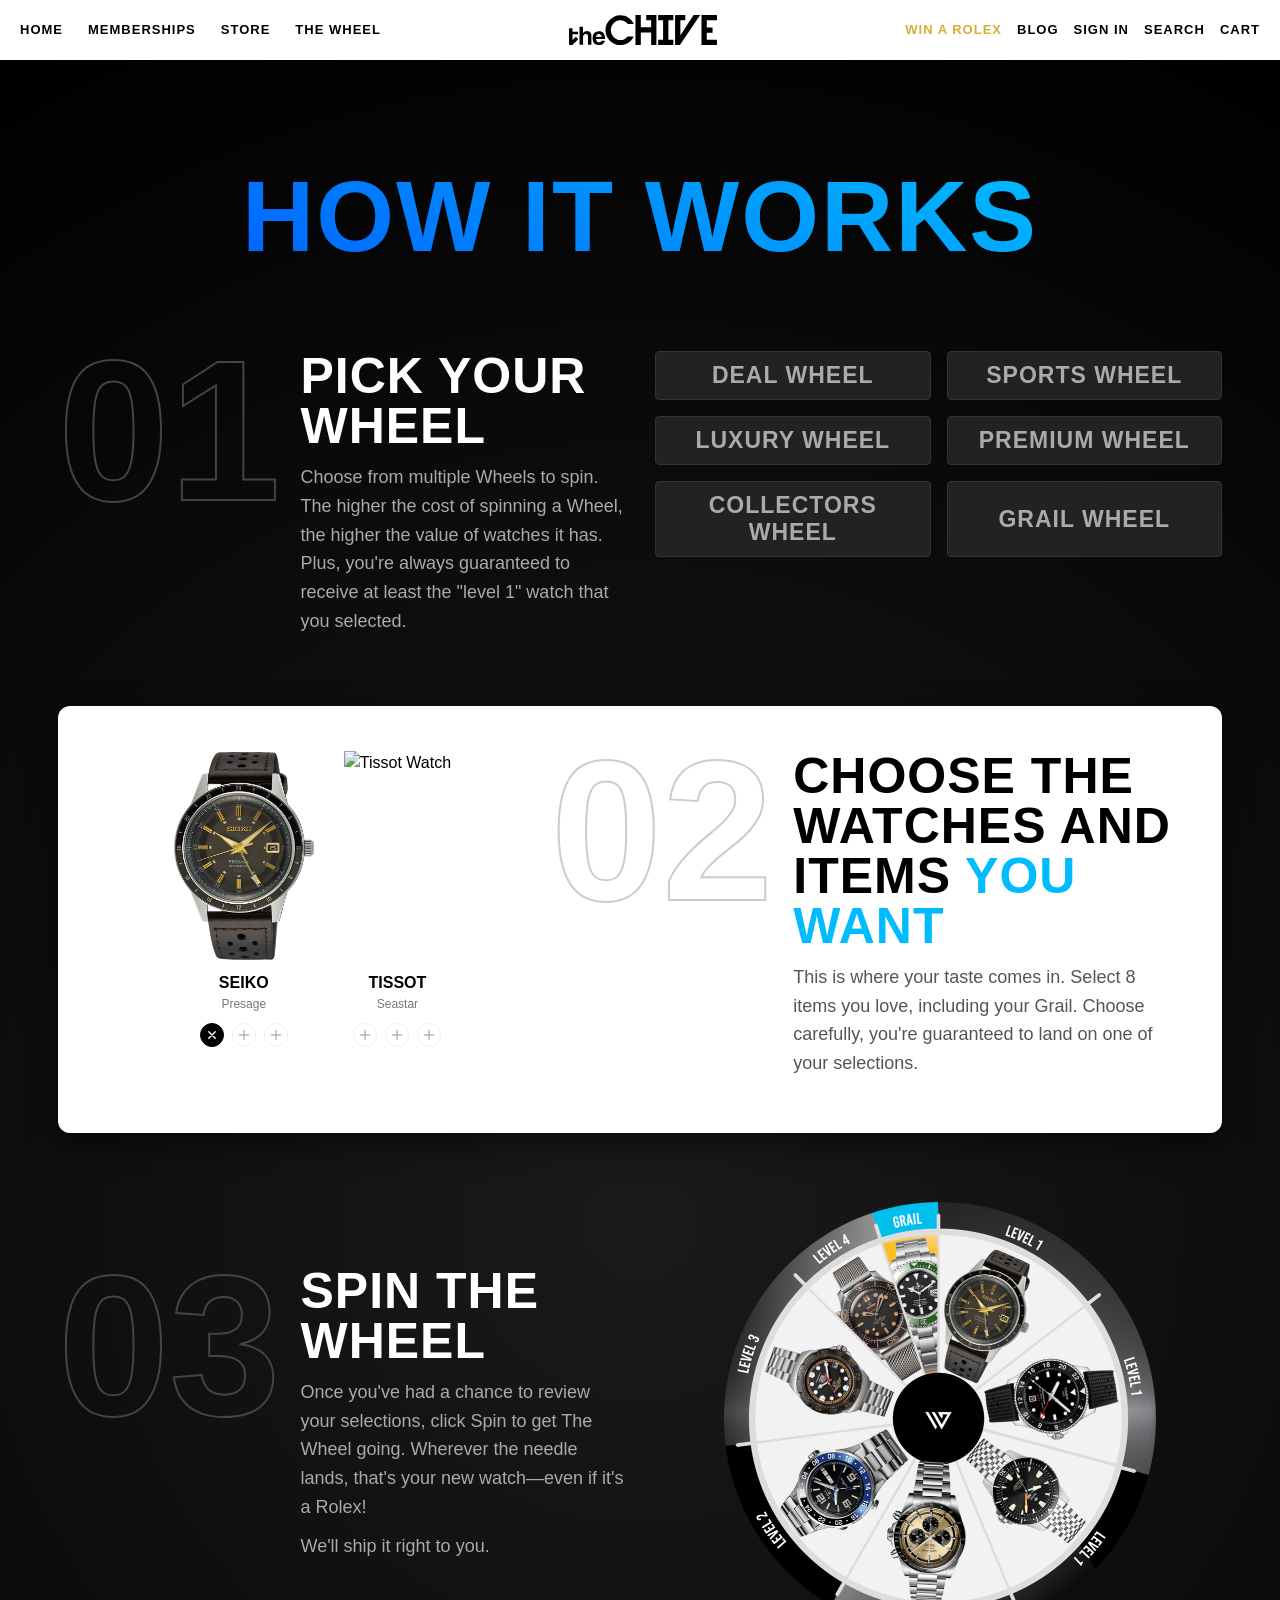
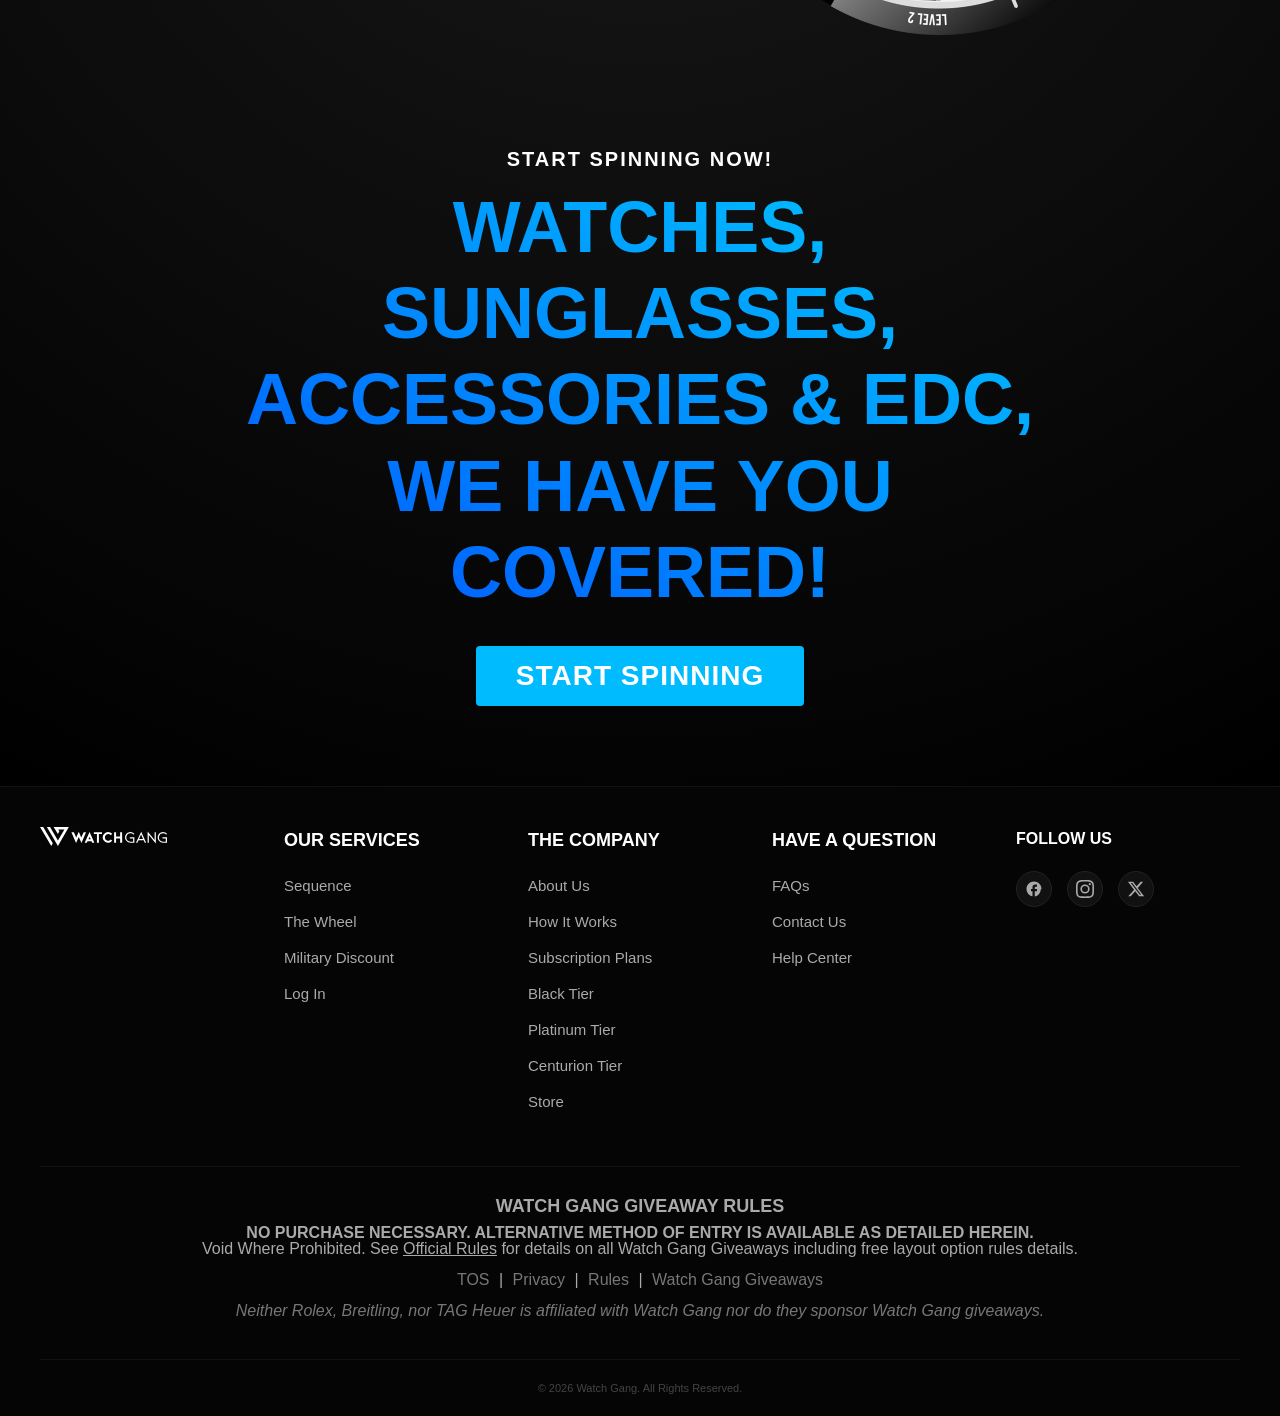
==== commit 76e71e8f: "updated logo extension" ====
--- a/how-it-works.html
+++ b/how-it-works.html
@@ -106,7 +106,7 @@
 
             <!-- Brand Logo -->
             <div class="site-logo">
-                <span class="logo-img"><img src="images/logo-new.png" alt="Watch Gang Logo"></span>
+                <span class="logo-img"><img src="images/logo-new.svg" alt="Watch Gang Logo"></span>
             </div>
             
             <!-- Right Side Utility Icons -->
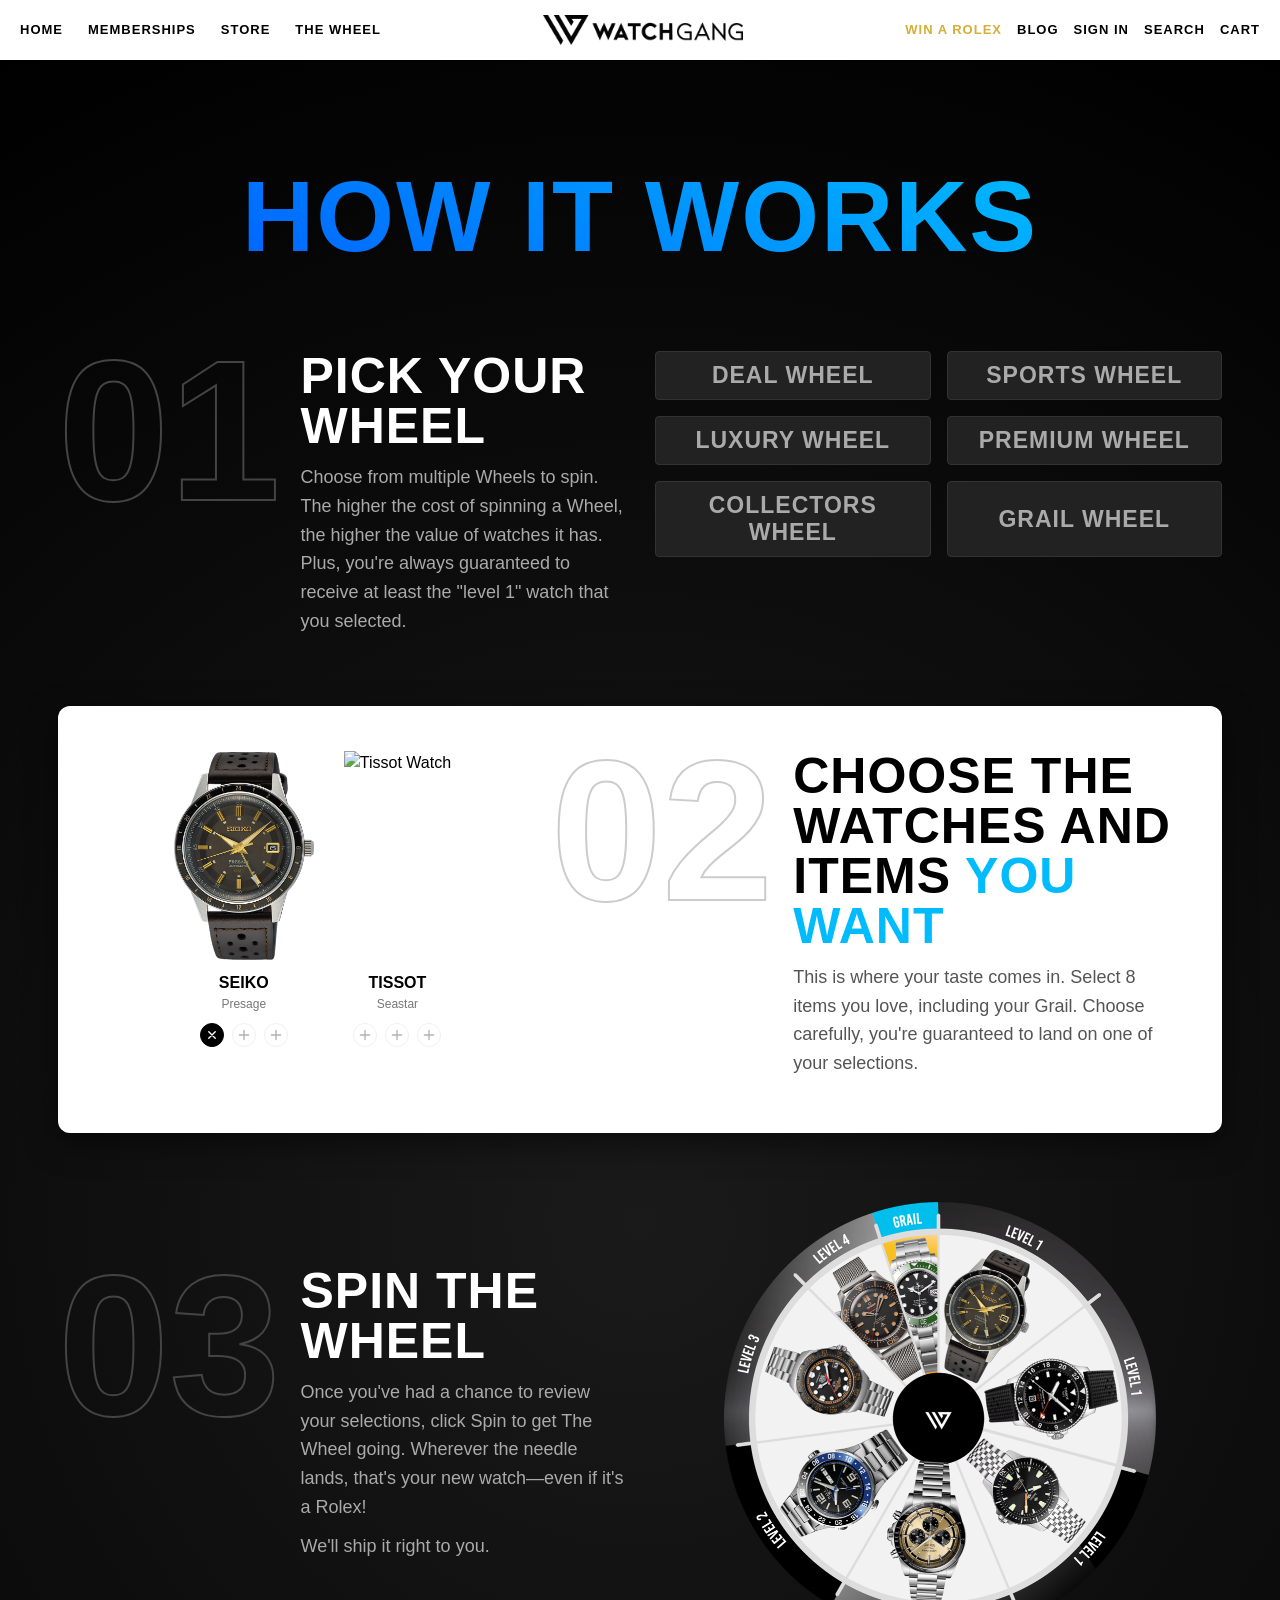
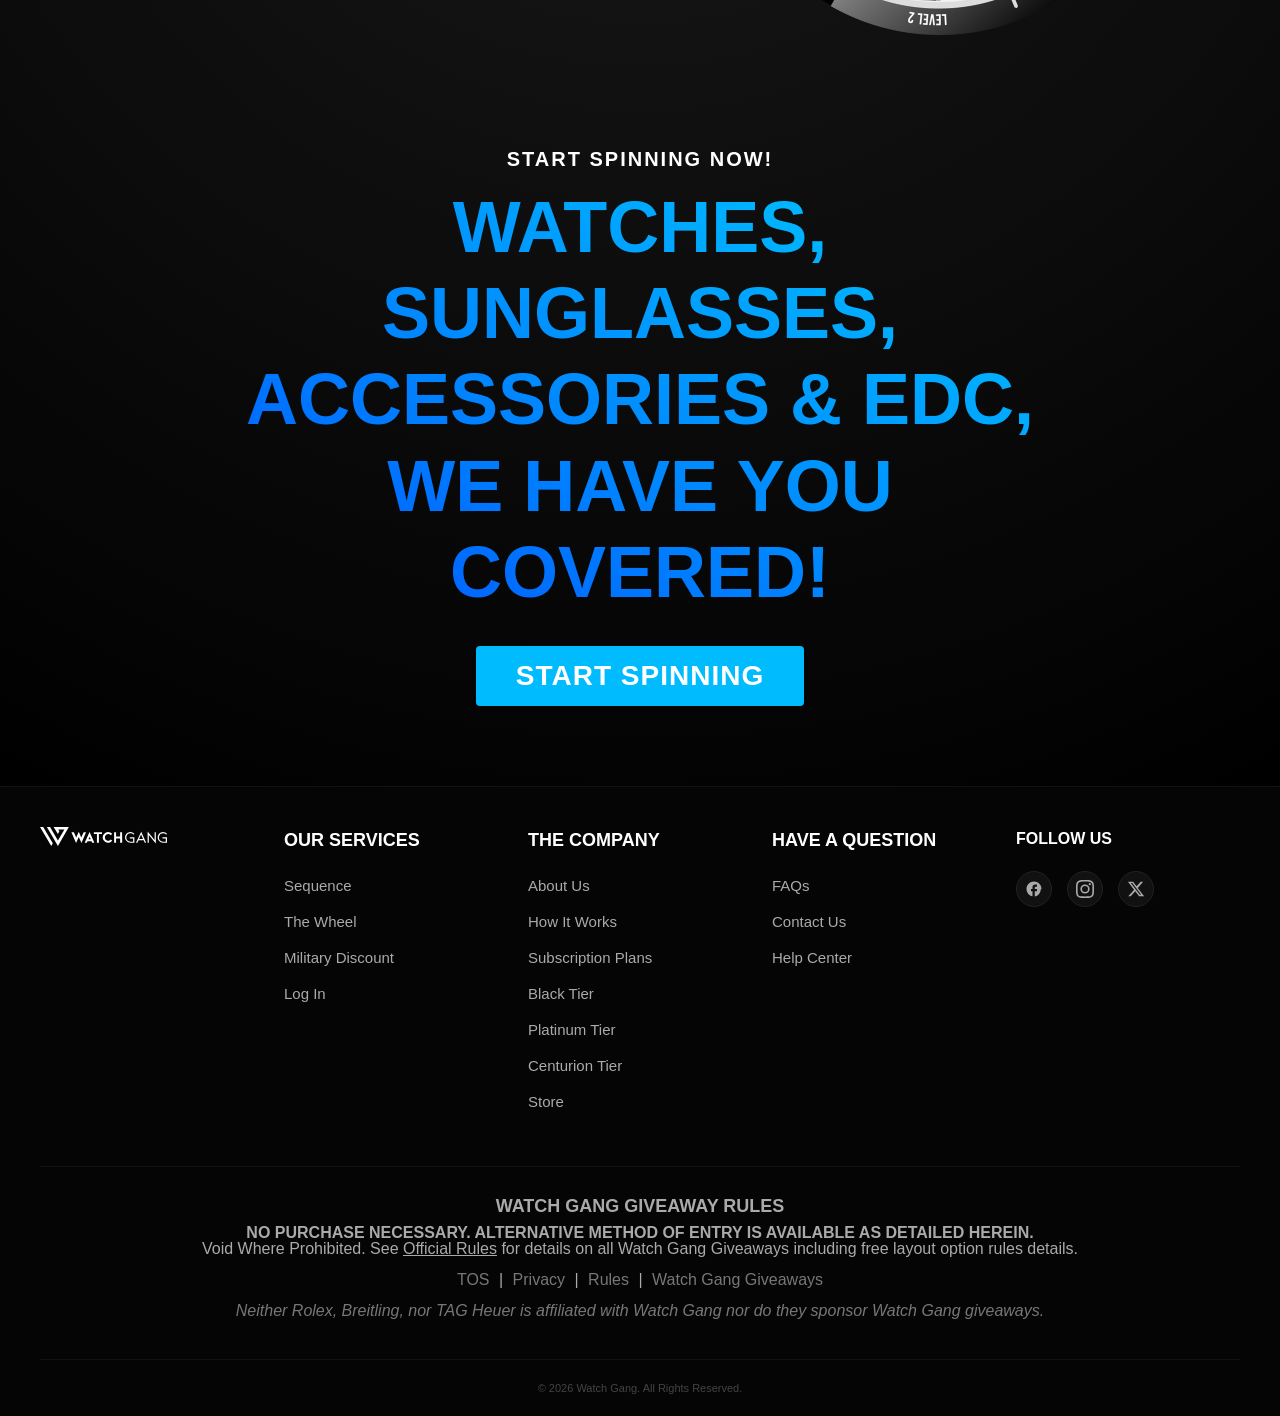
==== commit f2434a07: "..." ====
--- a/how-it-works.html
+++ b/how-it-works.html
@@ -106,7 +106,7 @@
 
             <!-- Brand Logo -->
             <div class="site-logo">
-                <span class="logo-img"><img src="images/logo-new.svg" alt="Watch Gang Logo"></span>
+                <span class="logo-img"><img src="images/logo.png" alt="Watch Gang Logo"></span>
             </div>
             
             <!-- Right Side Utility Icons -->
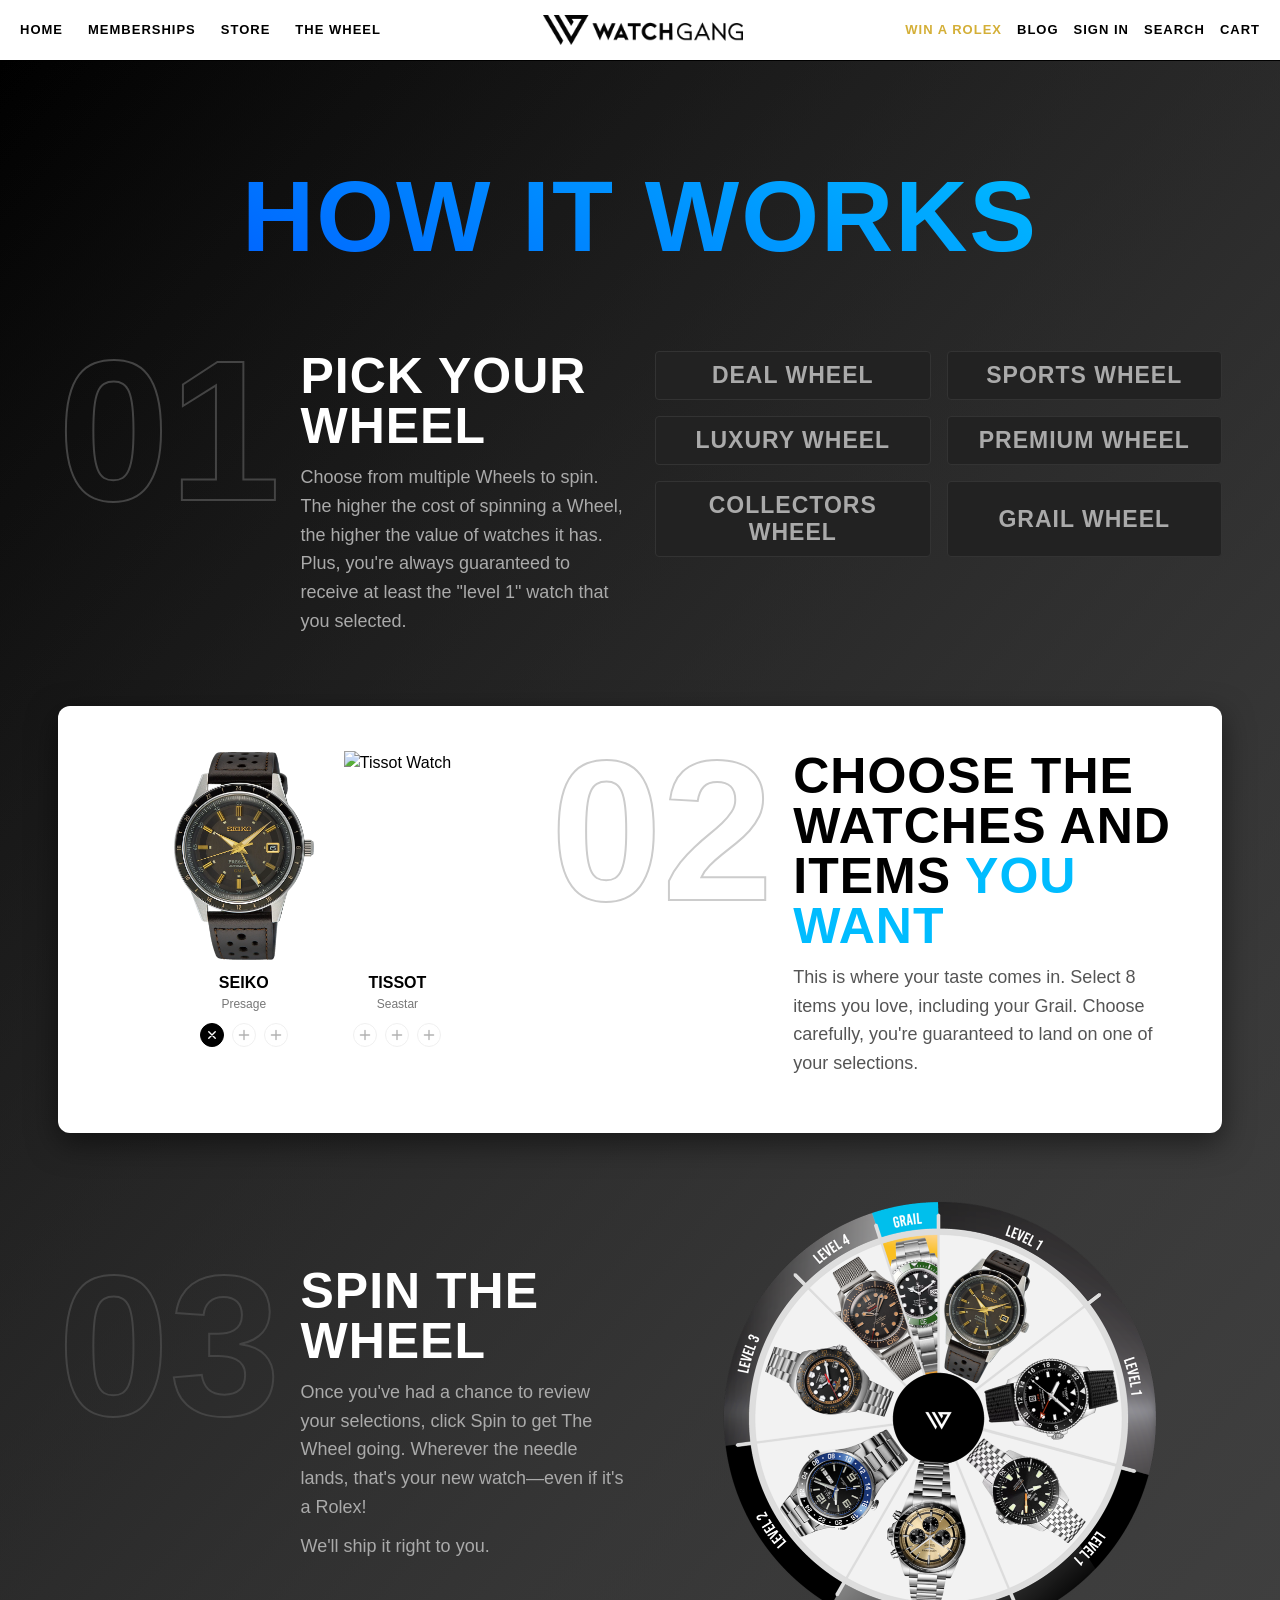
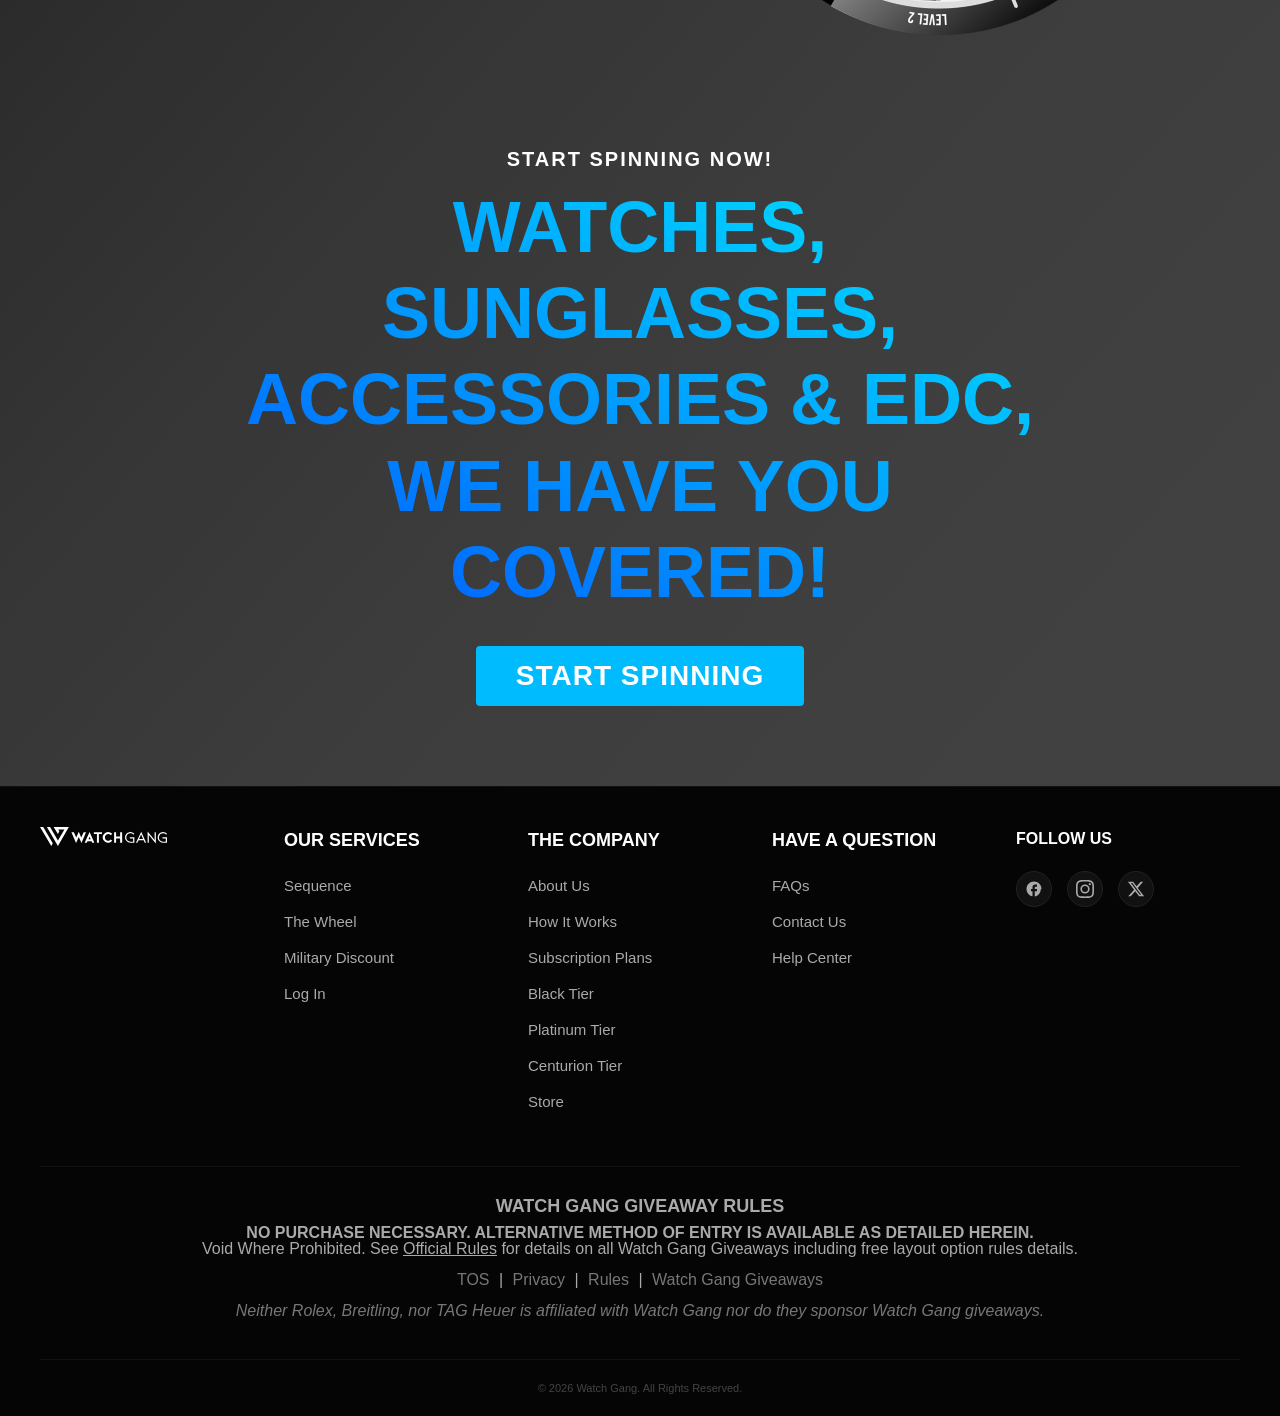
==== commit 21526e67: "how it works fixes 1" ====
--- a/how-it-works.html
+++ b/how-it-works.html
@@ -140,7 +140,7 @@
             <a target="_blank" href="https://shop.watchgang.com/cart">Cart</a>
         </nav>
     </aside>
-    <div id="main-content">
+    <div id="main-content" style="background: linear-gradient(311deg,rgba(65, 65, 65, 1) 3%, rgba(0, 0, 0, 0) 100%);">
         <!-- HOW IT WORKS SECTION -->
         <section class="how-it-works">
             <div class="container-fluid">
--- a/css/styles.css
+++ b/css/styles.css
@@ -459,9 +459,6 @@
 }
 
 .hero-right .banner-link {
-    position: absolute;
-    bottom: 0;
-    left: 0;
     width: 100%;
     display: flex;
     align-items: center;
@@ -469,11 +466,17 @@
     font-weight: 400;
     font-size: 25px;
     line-height: 1;
-    padding: 25px;
     letter-spacing: 0;
     text-decoration: none;
     color: var(--text-main);
     font-family: var(--font-special);
+}
+
+.hero-right .banner-link::before {
+    content: "";
+    z-index: 1;
+    position: absolute;
+    inset: 0;
 }
 
 .hero-content {
@@ -541,7 +544,7 @@
         align-self: stretch;
     }
     .hero-right .hero-title {
-        font-size: 68px;
+        font-size: clamp(40px, 5vw, 68px);
     }
 }
 
@@ -1644,7 +1647,7 @@
 
 /* --- HOW IT WORKS SECTION --- */
 .how-it-works {
-    background: radial-gradient(circle at center, #1a1a1a 0%, var(--bg-dark) 100%);
+    background: linear-gradient(311deg,rgba(65, 65, 65, 1) 3%, rgba(0, 0, 0, 0) 100%);
     color: var(--text-main);
     padding: 80px 0;
 }
@@ -1868,7 +1871,7 @@
     font-weight: 700;
     
     /* 1. Define the gradient as a background image */
-    background: linear-gradient(30deg, #0051FF,  #00CEFF);
+    background: linear-gradient(30deg, #0051FF,  #00CEFF 80%);
     
     /* 2. Clip the background so it only shows through the letters */
     -webkit-background-clip: text; /* For Safari and Chrome */
